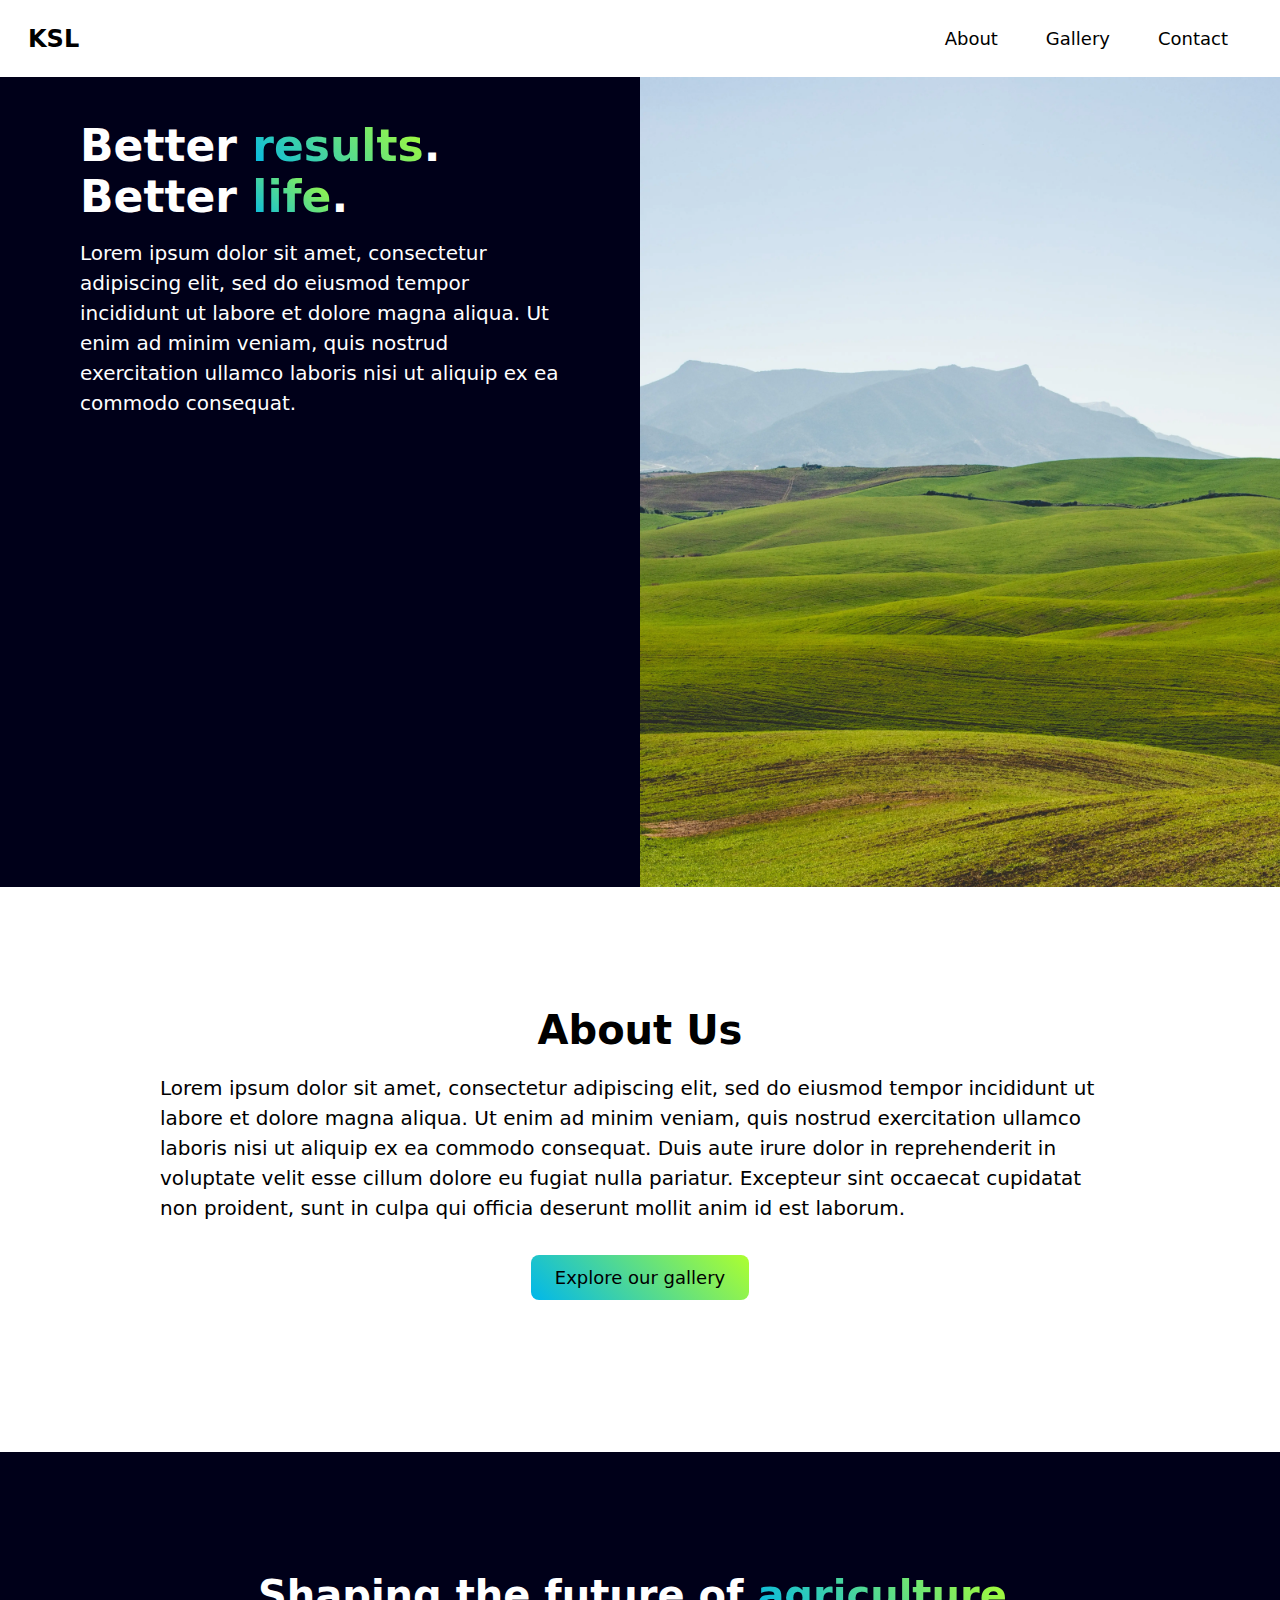
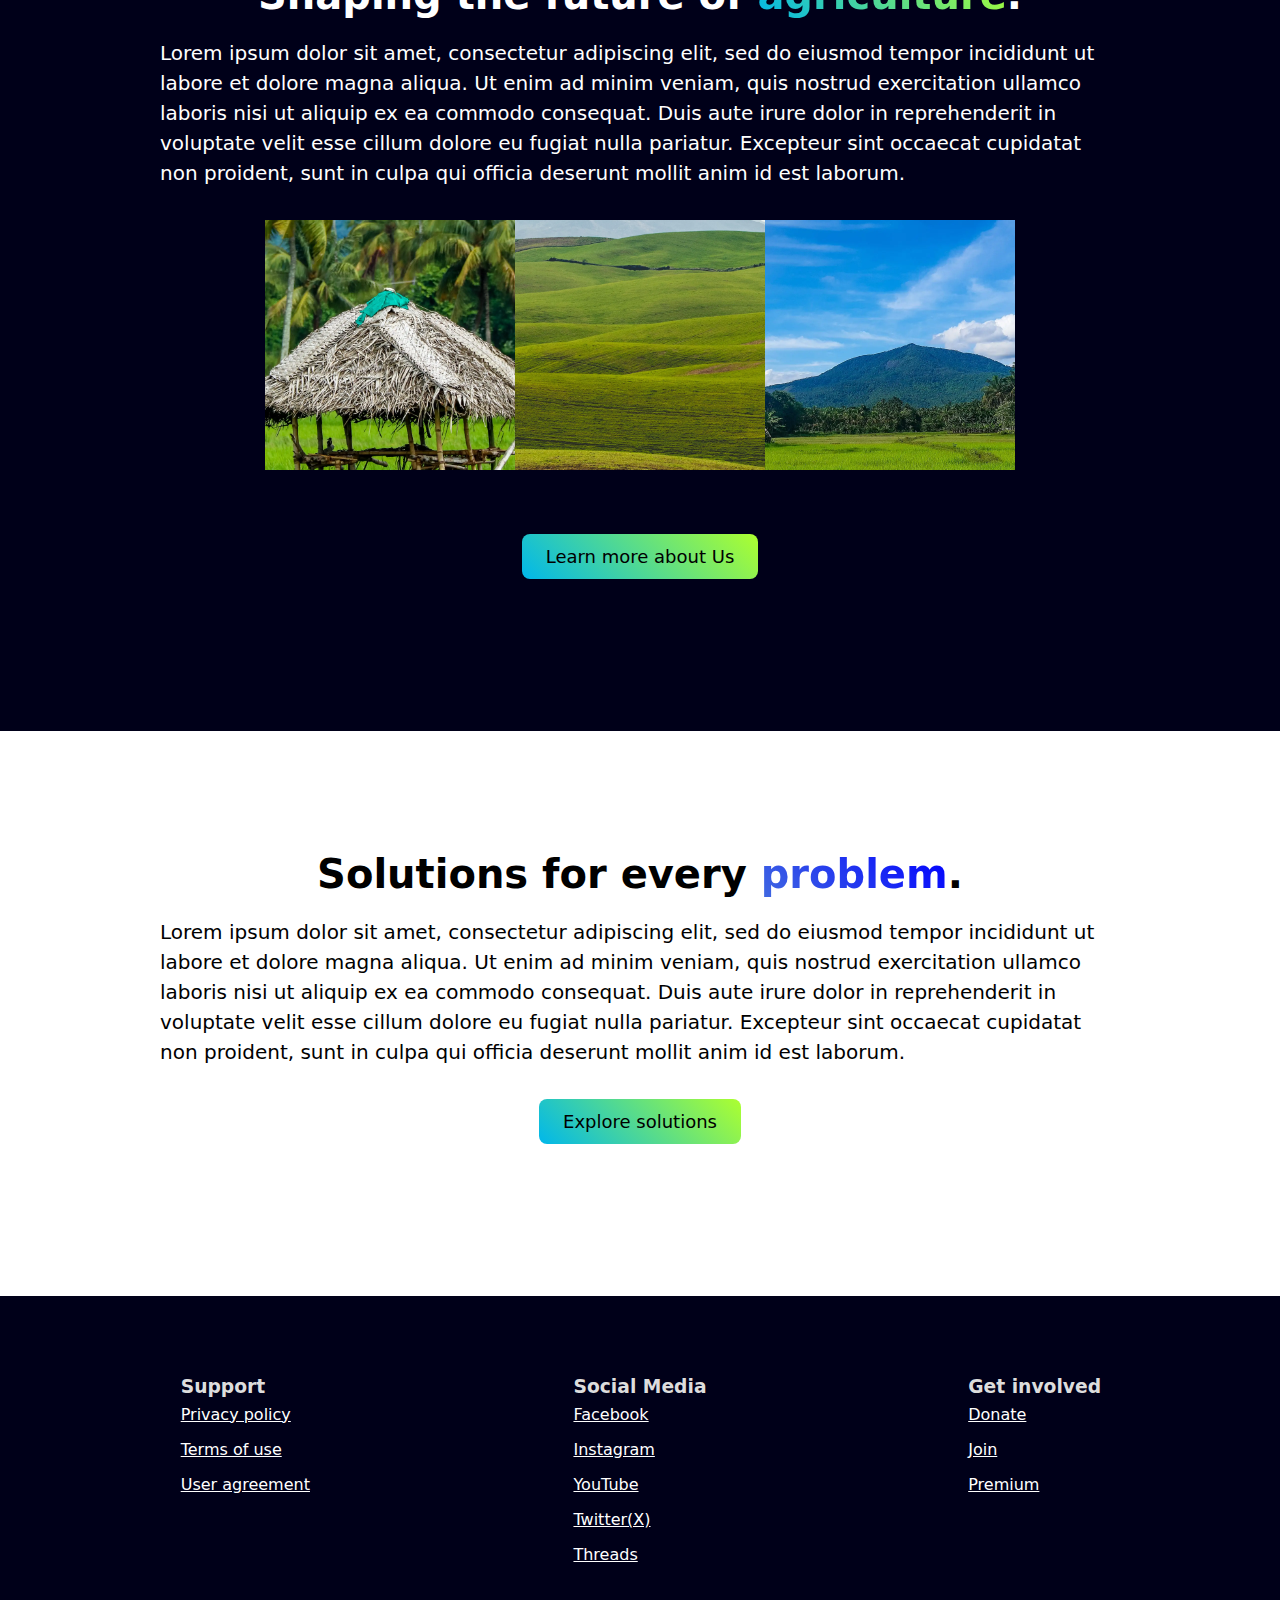
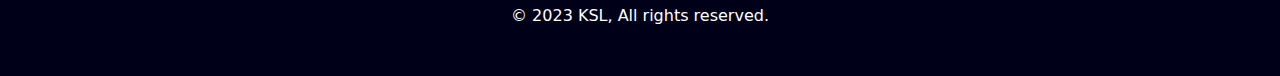
==== index.html @ 11c8d9db "initial commit" ====
<html>
  <head>
    <title>KSL | Official Website</title>
    <link rel="stylesheet" href="style.css" />
  </head>
  <body>
    <div class="hero">
      <div class="hero-grid">
        <article class="hero-text">
          <h1 class="hero-title">
            Better <span class="grd-1">results</span>. <br />Better
            <span class="grd-1">life</span>.
          </h1>
          <p>
            Lorem ipsum dolor sit amet, consectetur adipiscing elit, sed do
            eiusmod tempor incididunt ut labore et dolore magna aliqua. Ut enim
            ad minim veniam, quis nostrud exercitation ullamco laboris nisi ut
            aliquip ex ea commodo consequat.
          </p>
        </article>
        <div class="hero-img">
          <nav class="nav">
            <a href="index.html" class="nav-brand">KSL</a>
            <ul class="nav-links">
              <li><a class="nav-link" href="about.html">About</a></li>
              <li><a class="nav-link" href="gallery.html">Gallery</a></li>
              <li><a class="nav-link" href="contact.html">Contact</a></li>
            </ul>
          </nav>
          <img src="img/1.webp" />
        </div>
      </div>
    </div>
    <section class="sect">
      <h1 class="sect-title">About Us</h1>
      <p class="sect-body">
        Lorem ipsum dolor sit amet, consectetur adipiscing elit, sed do eiusmod
        tempor incididunt ut labore et dolore magna aliqua. Ut enim ad minim
        veniam, quis nostrud exercitation ullamco laboris nisi ut aliquip ex ea
        commodo consequat. Duis aute irure dolor in reprehenderit in voluptate
        velit esse cillum dolore eu fugiat nulla pariatur. Excepteur sint
        occaecat cupidatat non proident, sunt in culpa qui officia deserunt
        mollit anim id est laborum.
      </p>
      <div class="btn-wrapper">
        <a class="btn" href="about.html">Explore our gallery</a>
      </div>
    </section>
    <section class="sect sect-dark">
      <h1 class="sect-title">
        Shaping the future of <span class="grd-1">agriculture</span>.
      </h1>
      <p class="sect-body">
        Lorem ipsum dolor sit amet, consectetur adipiscing elit, sed do eiusmod
        tempor incididunt ut labore et dolore magna aliqua. Ut enim ad minim
        veniam, quis nostrud exercitation ullamco laboris nisi ut aliquip ex ea
        commodo consequat. Duis aute irure dolor in reprehenderit in voluptate
        velit esse cillum dolore eu fugiat nulla pariatur. Excepteur sint
        occaecat cupidatat non proident, sunt in culpa qui officia deserunt
        mollit anim id est laborum.
      </p>
      <div class="img-flex">
        <div class="img-item">
          <img src="img/4.webp" />
        </div>
        <div class="img-item">
          <img src="img/1.webp" />
        </div>
        <div class="img-item">
          <img src="img/3.webp" />
        </div>
      </div>
      <div class="btn-wrapper">
        <a class="btn" href="about.html">Learn more about Us</a>
      </div>
    </section>
    <section class="sect">
      <h1 class="sect-title">
        Solutions for every <span class="grd-2">problem</span>.
      </h1>
      <p class="sect-body">
        Lorem ipsum dolor sit amet, consectetur adipiscing elit, sed do eiusmod
        tempor incididunt ut labore et dolore magna aliqua. Ut enim ad minim
        veniam, quis nostrud exercitation ullamco laboris nisi ut aliquip ex ea
        commodo consequat. Duis aute irure dolor in reprehenderit in voluptate
        velit esse cillum dolore eu fugiat nulla pariatur. Excepteur sint
        occaecat cupidatat non proident, sunt in culpa qui officia deserunt
        mollit anim id est laborum.
      </p>
      <div class="btn-wrapper">
        <a class="btn" href="about.html">Explore solutions</a>
      </div>
    </section>
    <footer>
      <nav class="footer-grid">
        <article>
          <h3>Support</h3>
          <ul class="foot-links">
            <li><a class="foot-link" href="#">Privacy policy</a></li>
            <li><a class="foot-link" href="#">Terms of use</a></li>
            <li><a class="foot-link" href="#">User agreement</a></li>
          </ul>
        </article>
        <article>
          <h3>Social Media</h3>
          <ul class="foot-links">
            <li><a class="foot-link" href="#">Facebook</a></li>
            <li><a class="foot-link" href="#">Instagram</a></li>
            <li><a class="foot-link" href="#">YouTube</a></li>
            <li><a class="foot-link" href="#">Twitter(X)</a></li>
            <li><a class="foot-link" href="#">Threads</a></li>
          </ul>
        </article>
        <article>
          <h3>Get involved</h3>
          <ul class="foot-links">
            <li><a class="foot-link" href="#">Donate</a></li>
            <li><a class="foot-link" href="#">Join</a></li>
            <li><a class="foot-link" href="#">Premium</a></li>
          </ul>
        </article>
      </nav>
      <p class="foot-main">&copy; 2023 KSL, All rights reserved.</p>
    </footer>
  </body>
</html>
---- style.css ----
* {
  font-family: system-ui, sans-serif;
  margin: 0;
  padding: 0;
  box-sizing: border-box;
}

p {
  line-height: 1.5;
  font-size: 1.25rem;
}

.hero {
  max-height: 98.5vh;
  overflow: hidden;
  position: relative;
}

.hero-grid {
  display: grid;
  grid-template-columns: 1fr 1fr;
}

.hero-grid article {
  padding: 7.5rem 5rem;
  background: rgb(0, 0, 25);
  color: white;
}

.grd-1 {
  color: transparent;
  -webkit-background-clip: text;
  background-clip: text;
  background-image: linear-gradient(45deg, rgb(0, 183, 235), greenyellow);
}
.grd-2 {
  color: transparent;
  -webkit-background-clip: text;
  background-clip: text;
  background-image: linear-gradient(45deg, royalblue, blue);
}

.hero-img {
  overflow: hidden;
}

.nav {
  display: flex;
  padding: 1rem 1.75rem;
  justify-content: space-between;
  align-items: center;
  background: white;
  z-index: 99;
  list-style: none;
  position: fixed;
  width: 100%;
  left: 0;
  top: 0;
}

.nav-brand {
  text-decoration: none;
  color: black;
  font-weight: bolder;
  font-size: 1.5rem;
}

.nav-links {
  display: flex;
  list-style: none;
}

.nav-link {
  text-decoration: none;
  color: black;
  padding: 0.75rem 1.5rem;
  border-radius: 3rem;
  font-weight: 500;
  font-size: 1.125rem;
  display: block;
}

.nav-link:hover {
  color: white;
  text-decoration: underline;
  background: black;
}

.hero-title {
  font-size: 2.75rem;
  margin-bottom: 1rem;
}

.hero-img img {
  max-width: 50rem;
}

.hero-grid article p {
  font-weight: 300;
}

.sect {
  padding: 7.5rem 10rem;
}

.sect-dark {
  color: white;
  background: rgb(0, 0, 25);
}

.sect-title {
  text-align: center;
  font-size: 2.5rem;
  margin-bottom: 1.25rem;
}

.sect-body {
  font-size: 1.25rem;
}

.btn-wrapper {
  display: flex;
  justify-content: center;
  align-items: center;
  padding: 2rem;
}

.btn {
  padding: 0.75rem 1.5rem;
  border-radius: 0.5rem;
  border: none;
  color: black;
  font-weight: 500;
  font-size: 1.125rem;
  background: linear-gradient(45deg, rgb(0, 183, 235), greenyellow);
  text-decoration: none;
  display: block;
  cursor: pointer;
}

.btn:hover {
  text-decoration: underline;
  opacity: 0.8;
}

.img-flex {
  display: flex;
  justify-content: center;
  align-items: center;
  padding: 2rem 0;
}

.img-item {
  height: 250px;
  max-width: 250px;
  overflow: hidden;
  display: flex;
  justify-content: center;
  align-items: center;
}

.img-item img {
  transition: 300ms ease;
  max-width: 40rem;
}

.img-item:hover img {
  scale: 1.125;
}

footer {
  background: rgb(0, 0, 25);
  padding: 3rem;
}

.footer-grid {
  display: grid;
  color: #ddd;
  grid-template-columns: 1fr 1fr 1fr;
  justify-items: center;
  padding: 2rem 0;
}

.foot-links {
  list-style: none;
}

.foot-link {
  text-decoration: underline;
  color: white;
  display: inline-block;
  margin: 0.5rem 0;
}

.foot-link:hover {
  opacity: 0.75;
  text-decoration: none;
}

.foot-main {
  color: white;
  font-size: 1rem;
  text-align: center;
}

details {
  padding: 0.5rem 1rem;
  background: #ddd;
  margin: 1rem 0;
  font-size: 1.125rem;
  color: rgb(0, 0, 25);
  border-radius: 0.25rem;
}

summary {
  cursor: pointer;
  user-select: none;
  font-weight: 600;
  margin: 0.5rem 0;
}

.about-flex {
  padding: 2rem;
  gap: 2rem;
  display: flex;
  justify-content: center;
}

.about-flex article {
  border-radius: 0.25rem;
  background: rgb(0, 0, 25);
  color: white;
  padding: 1.5rem;
  max-width: 325px;
}

.about-flex article:hover {
  background: rgb(0, 0, 45);
}

.flex-grp {
  display: flex;
  justify-content: center;
  align-items: stretch;
  padding: 2rem 0;
}

.flex-item {
  width: 325px;
  color: white;
  padding: 1.5rem;
  transition: 500ms ease;
  background: rgb(0, 0, 45);
}

.flex-item:hover {
  width: 350px;
  background: rgb(0, 0, 25);
}

.contact {
  display: grid;
  grid-template-columns: 1fr 1fr 1fr;
  justify-items: center;
  margin: 4rem 0;
}

.contact article h1 {
  font-size: 2.5rem;
  font-weight: 300;
  margin-bottom: 0.75rem;
  color: rgb(0, 0, 45);
}

input,
textarea {
  font-size: 1.125rem;
  padding: 0.75rem 1rem;
  display: block;
  margin: 1rem 0;
  width: 30rem;
}

textarea {
  height: 15rem;
}

.gallery {
  display: grid;
  grid-template-columns: 2fr 2fr 3fr;
  grid-template-rows: 300px 350px 300px;
  gap: 1rem;
  padding: 2rem 0;
}

.glr-item {
  overflow: hidden;
  border-radius: 0.5rem;
}
.glr-item img {
  max-width: 40rem;
  transition: 300ms ease;
}

.glr-item:hover img {
  scale: 1.125;
}
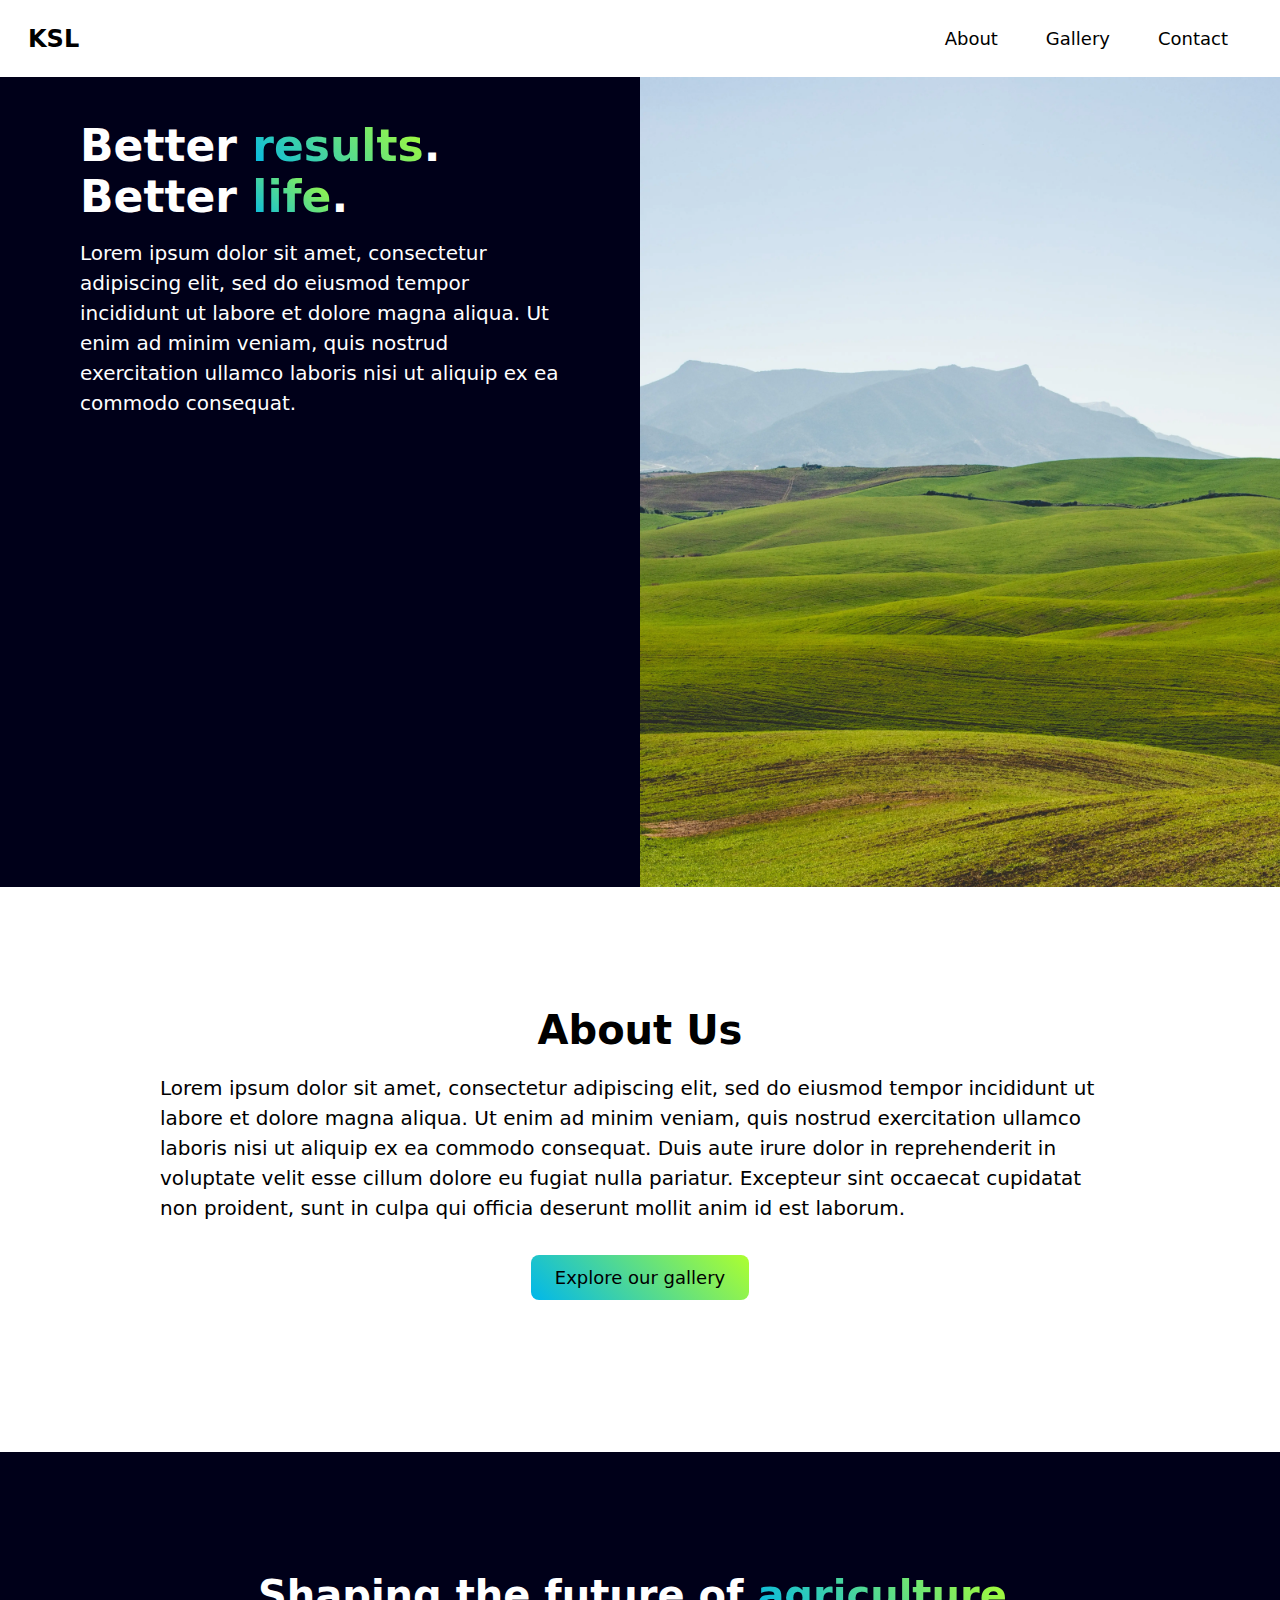
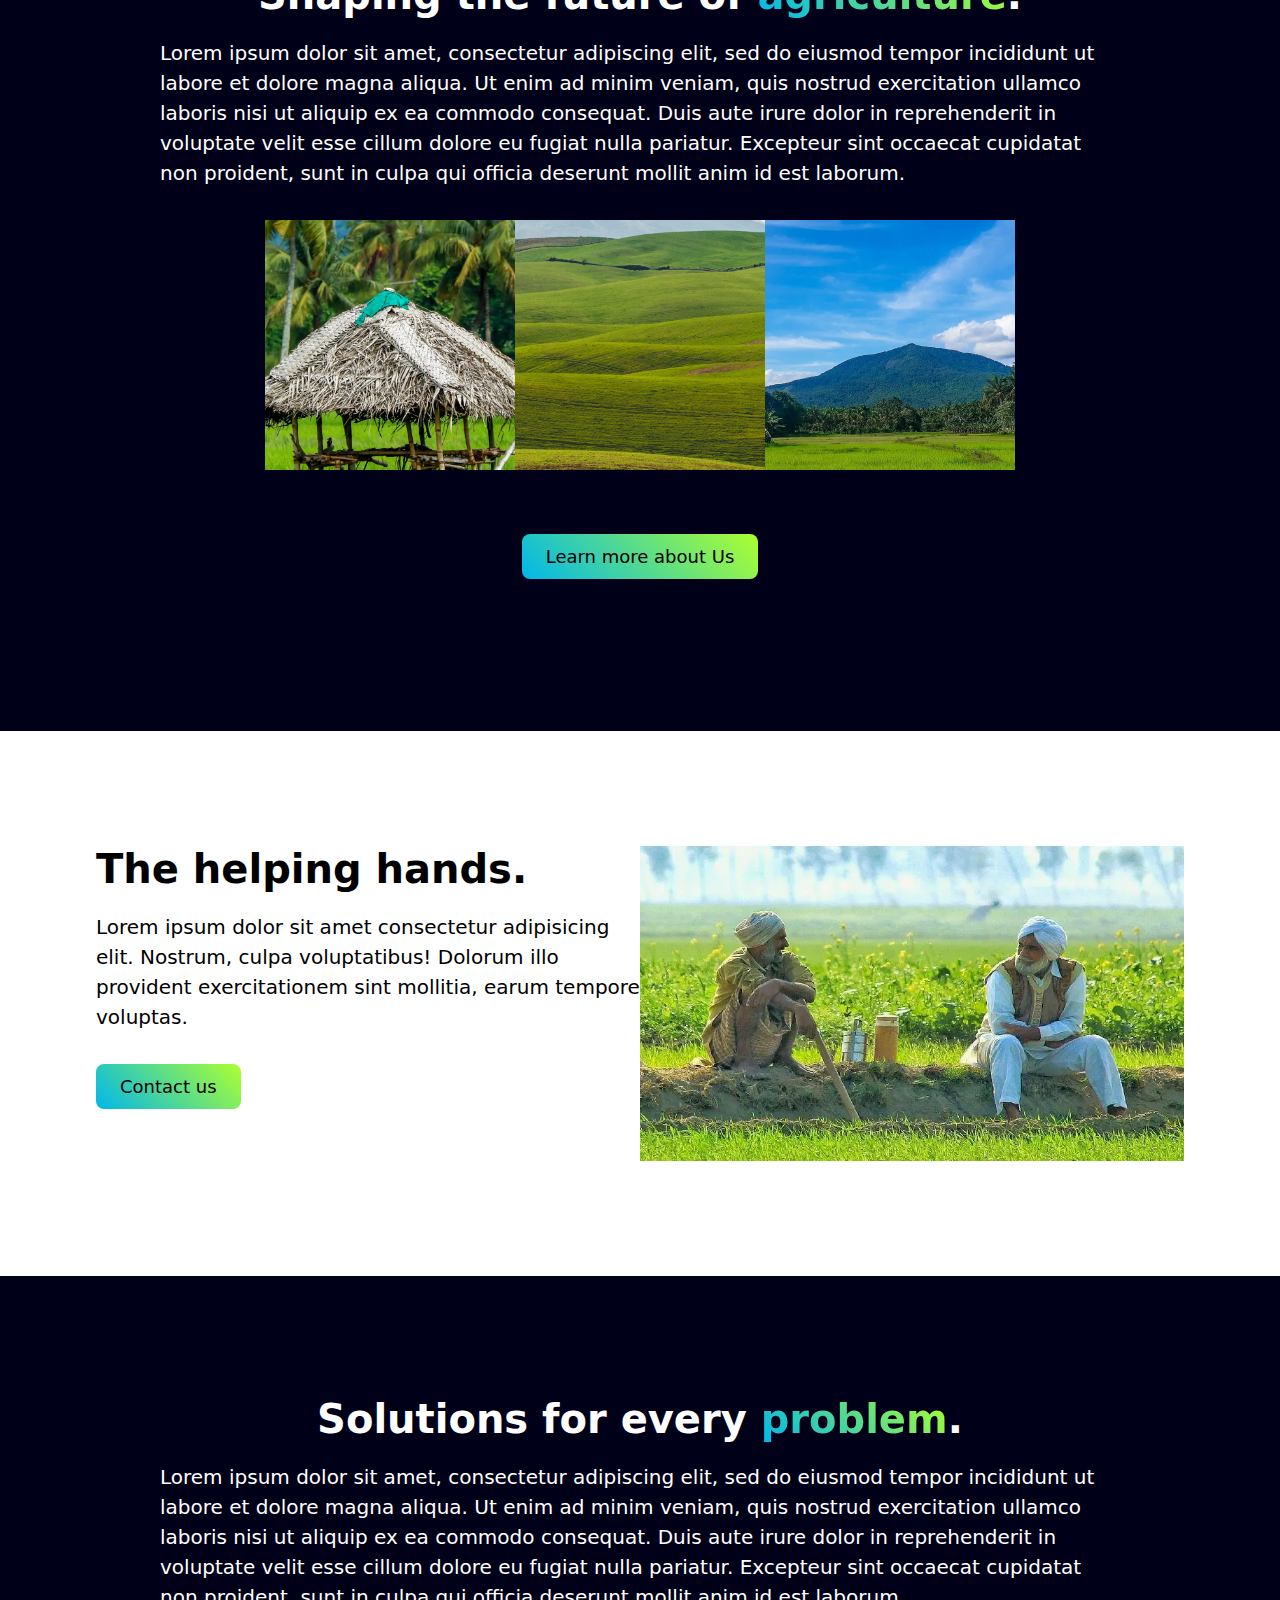
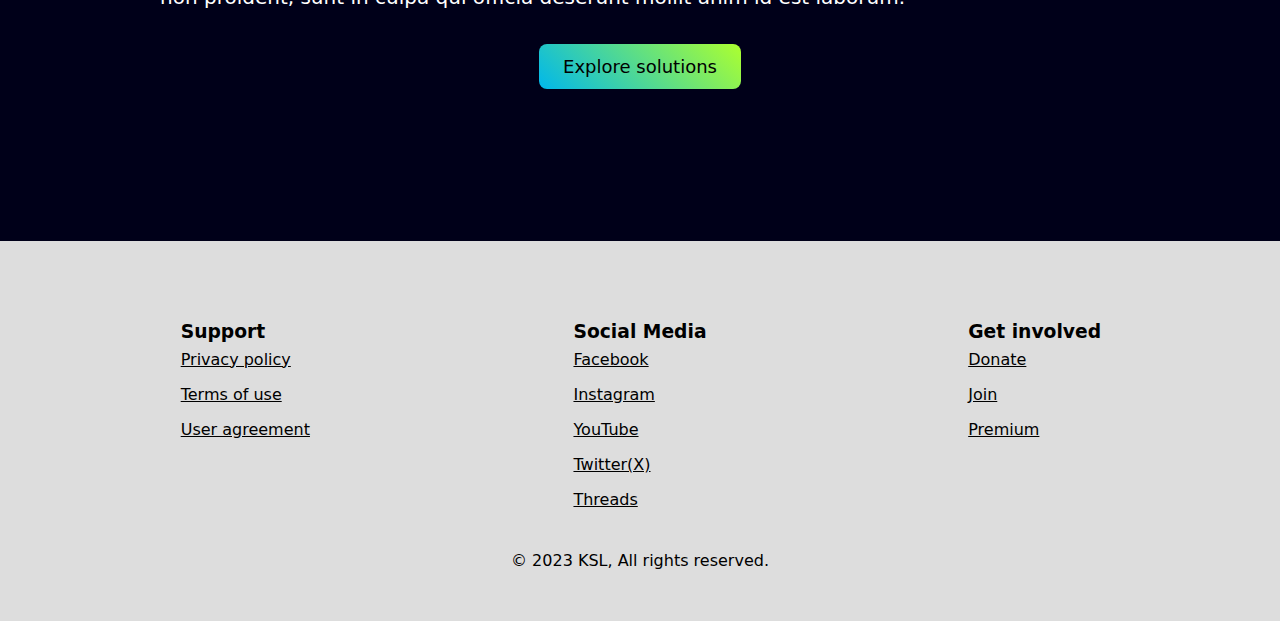
==== commit 2b2cd500: "added an extra section to homepage" ====
--- a/index.html
+++ b/index.html
@@ -74,9 +74,29 @@
         <a class="btn" href="about.html">Learn more about Us</a>
       </div>
     </section>
-    <section class="sect">
+    <!-- grid -->
+    <sec class="sect">
+      <div class="sect-cols">
+        <article>
+          <h1 class="sect-title">The helping hands.</h1>
+          <p class="sect-body">
+            Lorem ipsum dolor sit amet consectetur adipisicing elit. Nostrum,
+            culpa voluptatibus! Dolorum illo provident exercitationem sint
+            mollitia, earum tempore voluptas.
+          </p>
+          <div
+            class="btn-wrapper"
+            style="justify-content: start; padding-left: 0"
+          >
+            <a href="contact.html" class="btn">Contact us</a>
+          </div>
+        </article>
+        <picture><img src="img/7.webp" alt="" /></picture>
+      </div>
+    </sec>
+    <section class="sect sect-dark">
       <h1 class="sect-title">
-        Solutions for every <span class="grd-2">problem</span>.
+        Solutions for every <span class="grd-1">problem</span>.
       </h1>
       <p class="sect-body">
         Lorem ipsum dolor sit amet, consectetur adipiscing elit, sed do eiusmod
--- a/style.css
+++ b/style.css
@@ -83,6 +83,7 @@
 .nav-link:hover {
   color: white;
   text-decoration: underline;
+  text-decoration-thickness: 2px;
   background: black;
 }
 
@@ -140,6 +141,7 @@
 
 .btn:hover {
   text-decoration: underline;
+  text-decoration-thickness: 2px;
   opacity: 0.8;
 }
 
@@ -169,13 +171,13 @@
 }
 
 footer {
-  background: rgb(0, 0, 25);
+  background: #ddd;
   padding: 3rem;
 }
 
 .footer-grid {
   display: grid;
-  color: #ddd;
+  color: black;
   grid-template-columns: 1fr 1fr 1fr;
   justify-items: center;
   padding: 2rem 0;
@@ -187,7 +189,7 @@
 
 .foot-link {
   text-decoration: underline;
-  color: white;
+  color: black;
   display: inline-block;
   margin: 0.5rem 0;
 }
@@ -198,7 +200,7 @@
 }
 
 .foot-main {
-  color: white;
+  color: black;
   font-size: 1rem;
   text-align: center;
 }
@@ -305,3 +307,26 @@
 .glr-item:hover img {
   scale: 1.125;
 }
+
+.sect-cols {
+  padding: 6rem;
+  display: grid;
+  grid-template-columns: repeat(2, 1fr);
+}
+
+.sect-cols article * {
+  text-align: left;
+}
+
+.sect-cols picture {
+  display: flex;
+  max-width: auto;
+  justify-content: center;
+  align-items: center;
+  overflow: hidden;
+}
+
+.sect-cols picture img {
+  border-radius: 0.5rem;
+  max-width: 35rem;
+}
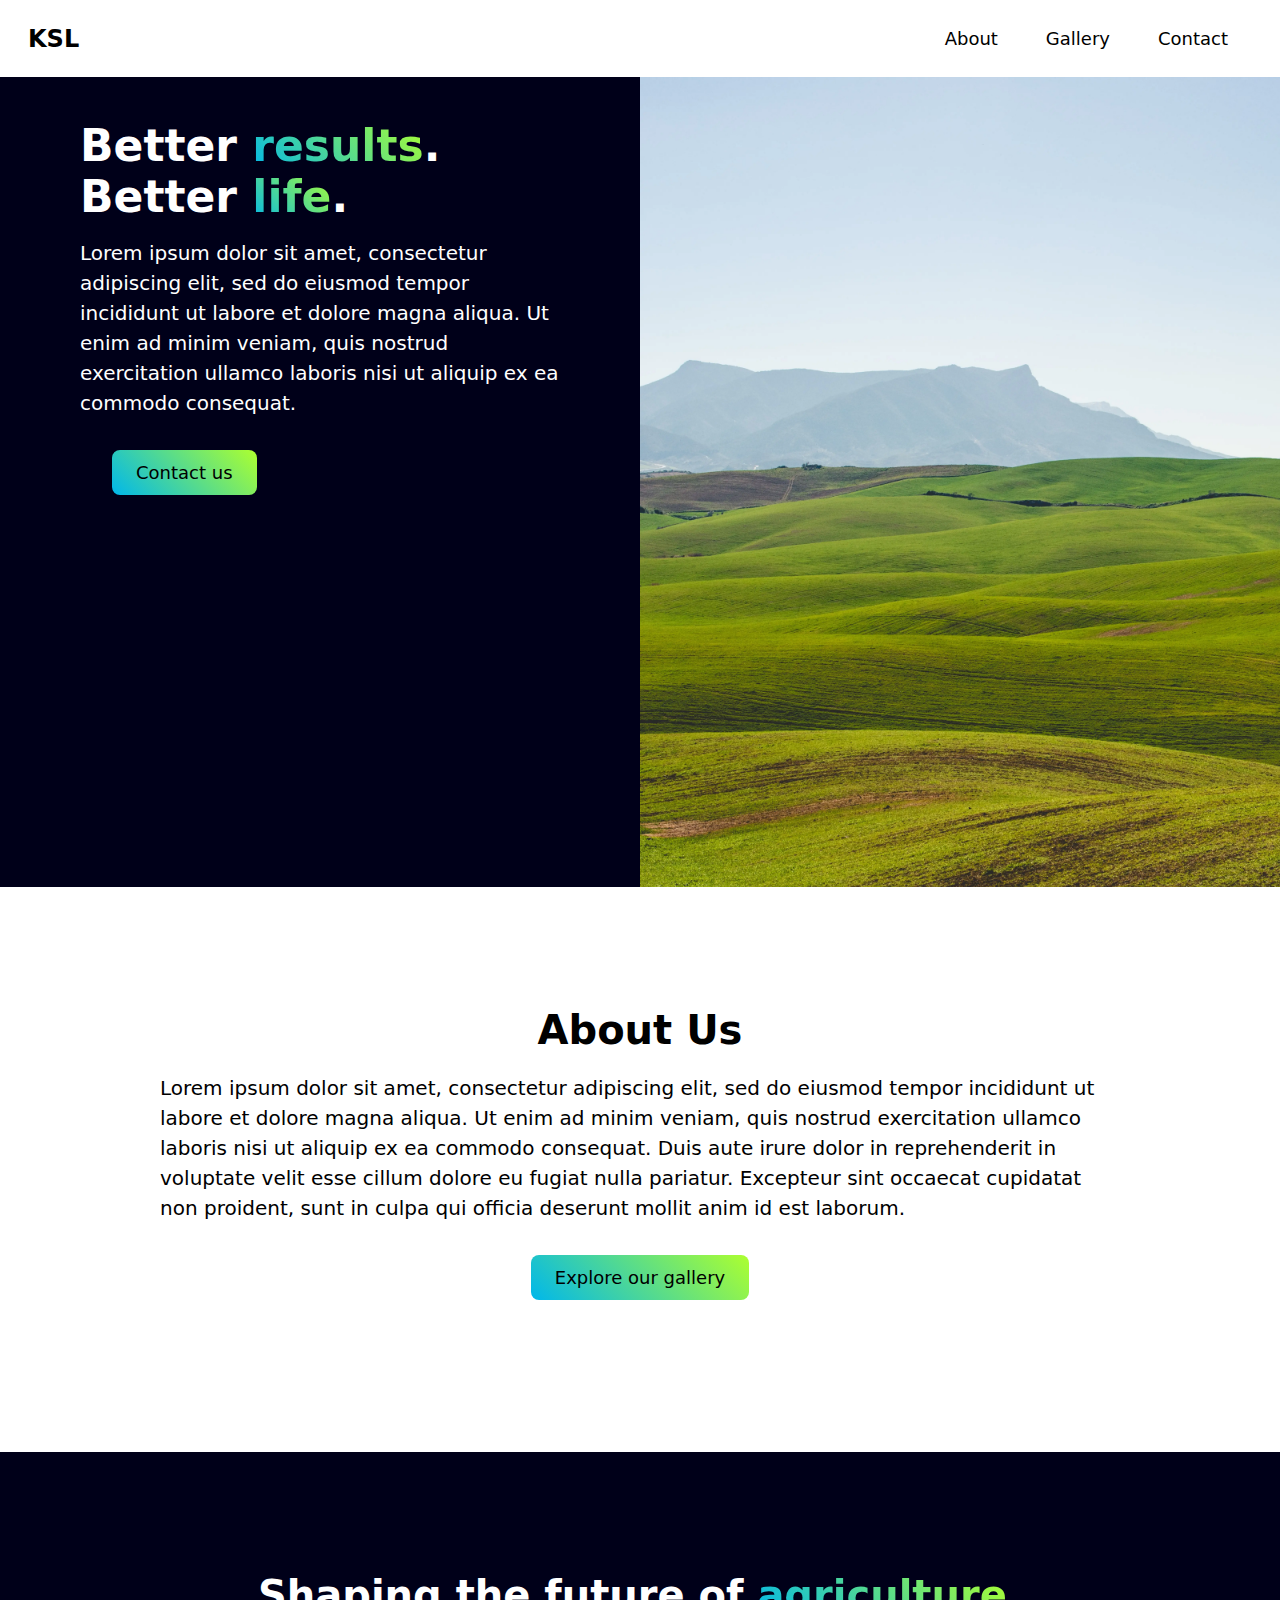
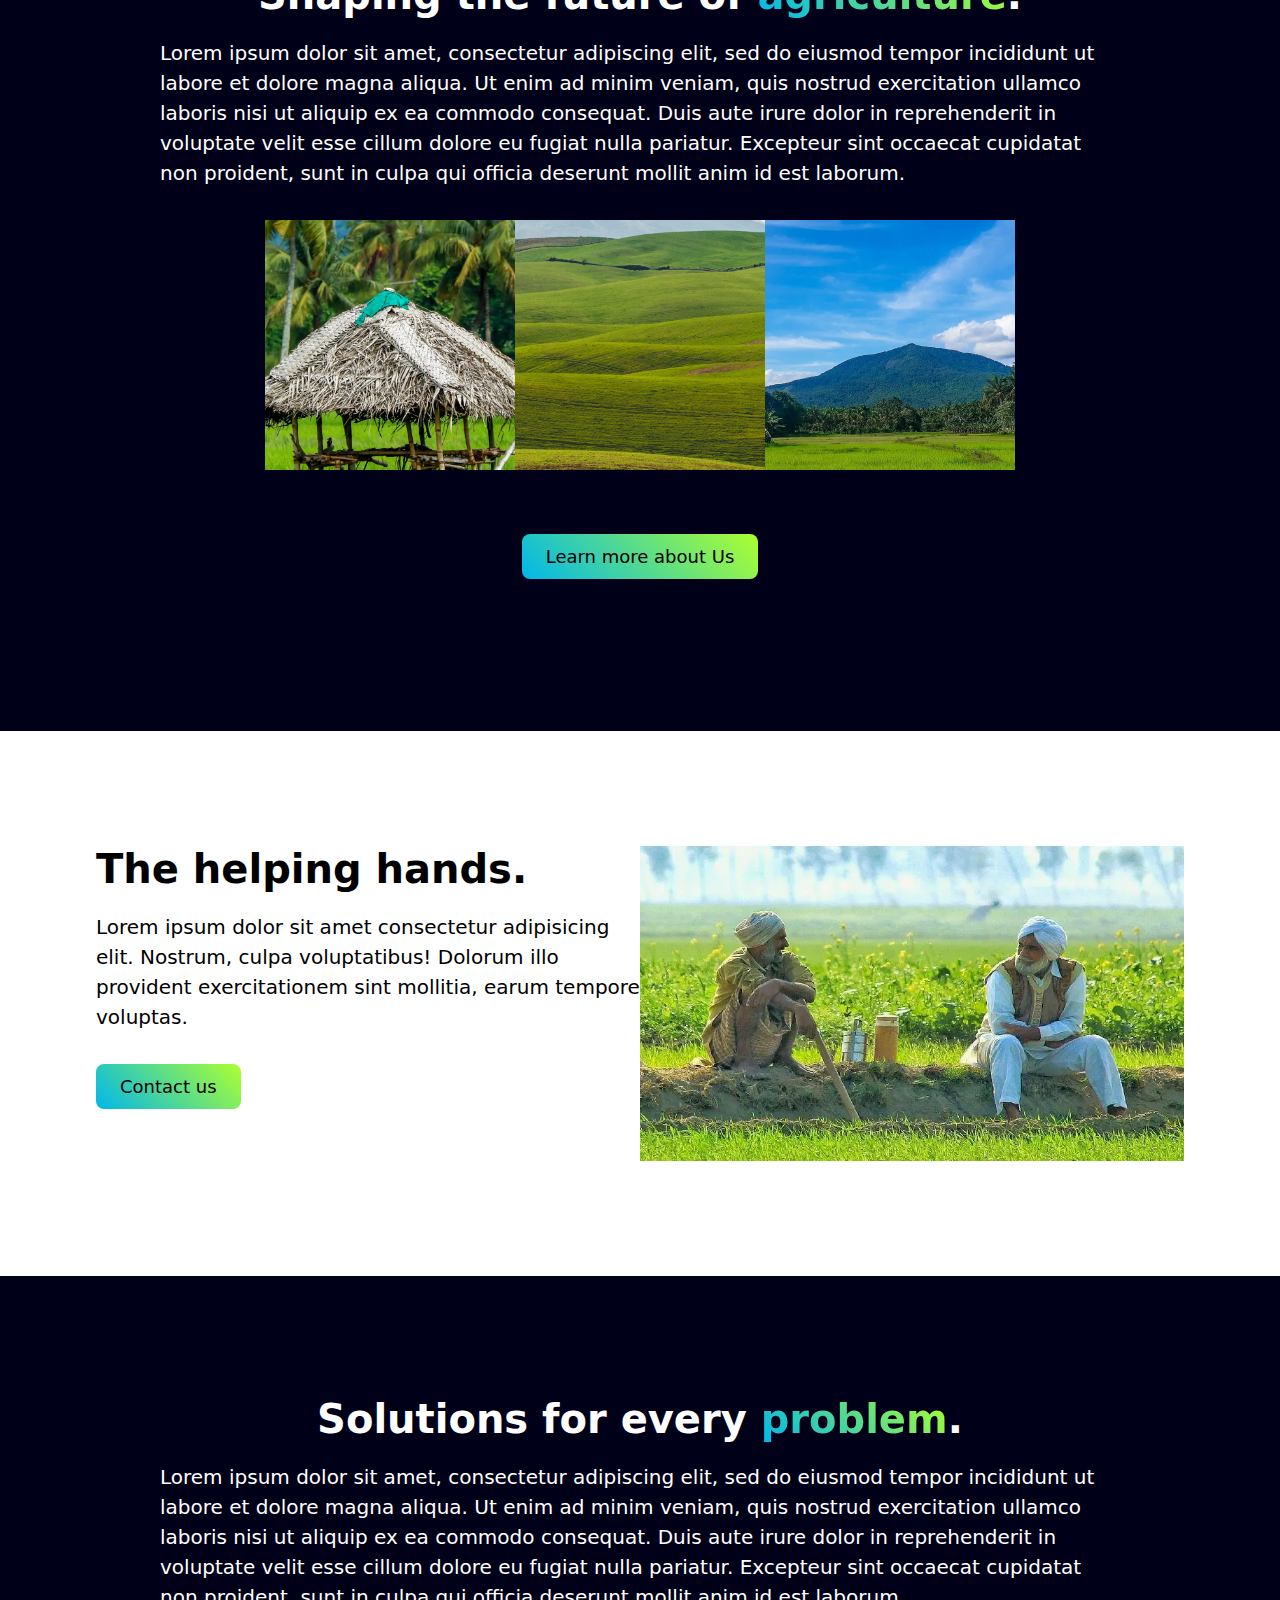
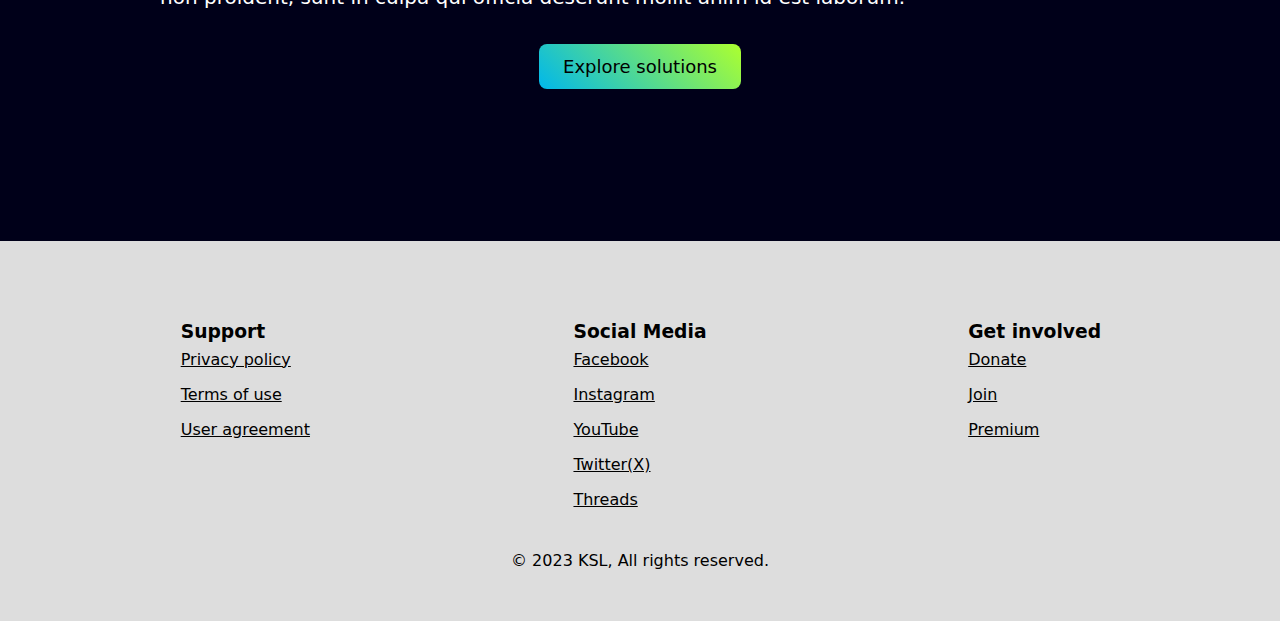
==== commit 96ffdd6c: "added button to hero of homepage" ====
--- a/index.html
+++ b/index.html
@@ -17,6 +17,9 @@
             ad minim veniam, quis nostrud exercitation ullamco laboris nisi ut
             aliquip ex ea commodo consequat.
           </p>
+          <div class="btn-wrapper" style="justify-content: start">
+            <a href="contact.html" class="btn">Contact us</a>
+          </div>
         </article>
         <div class="hero-img">
           <nav class="nav">
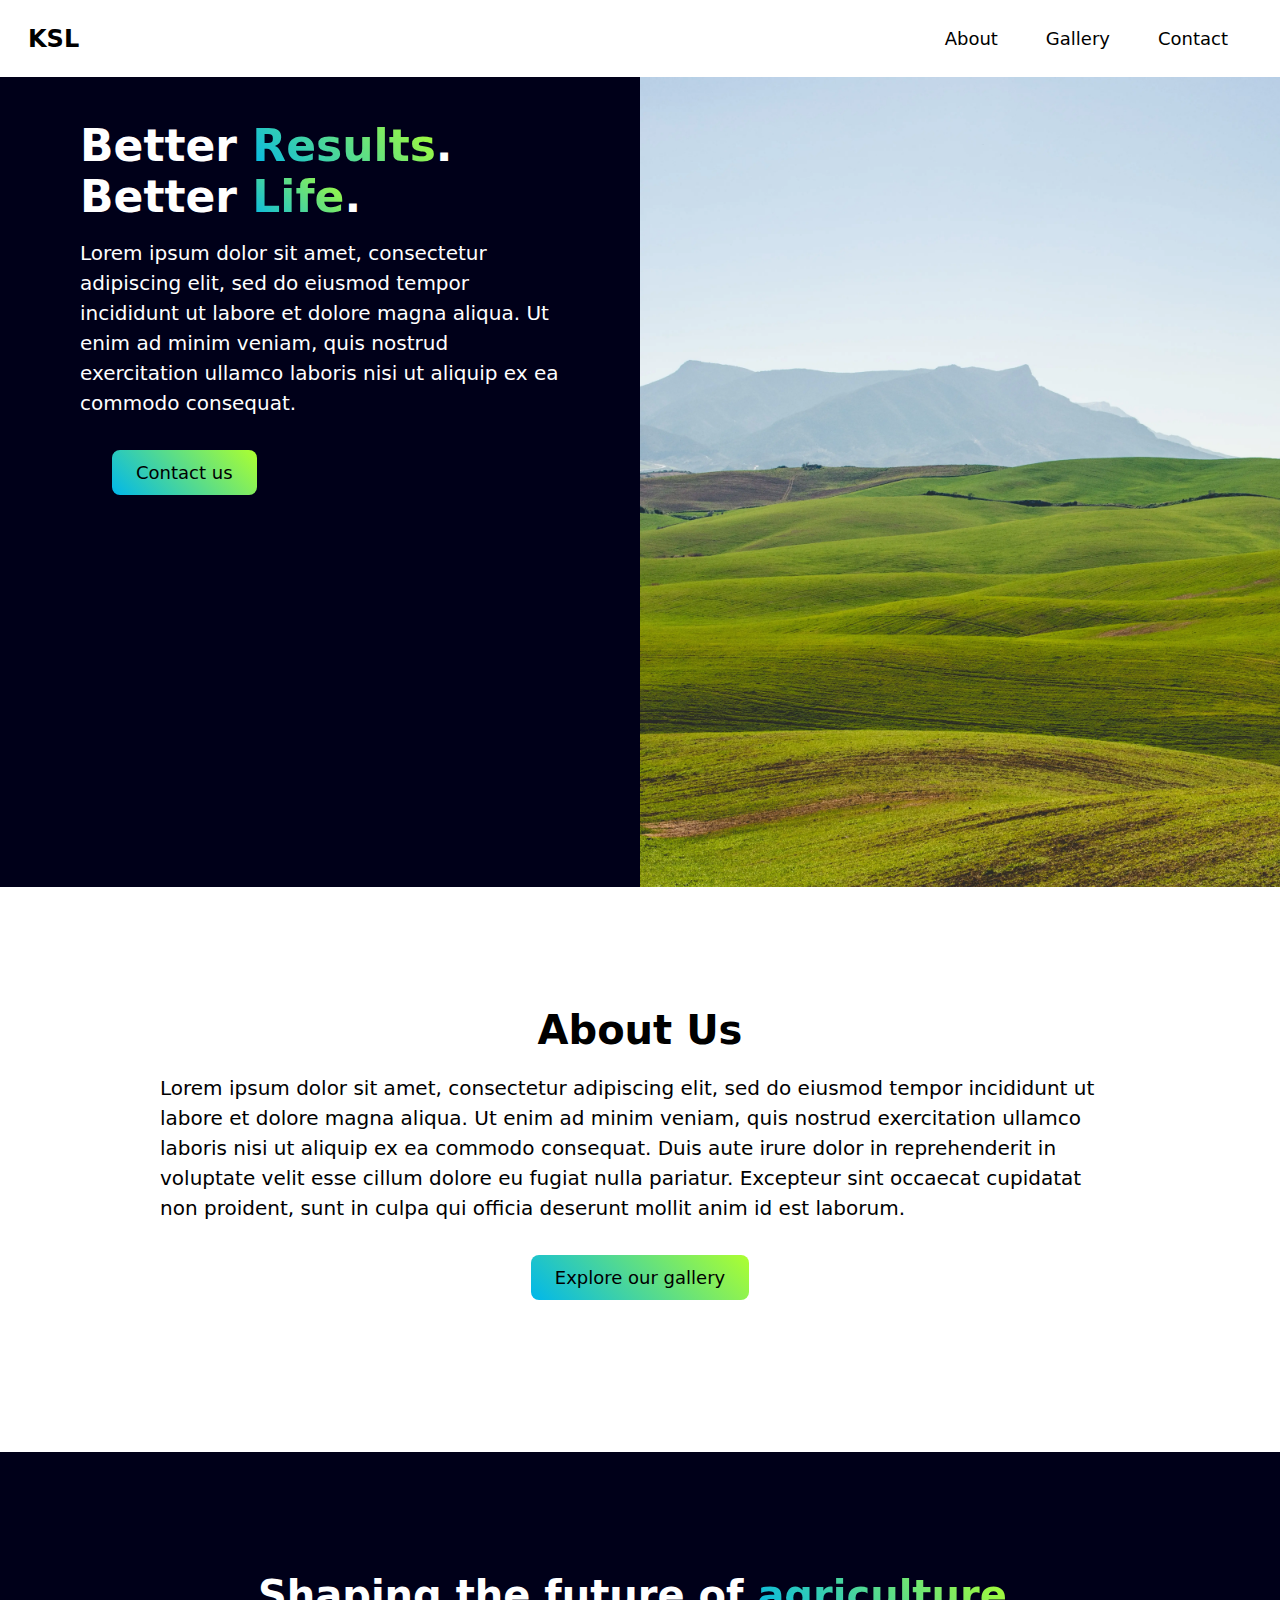
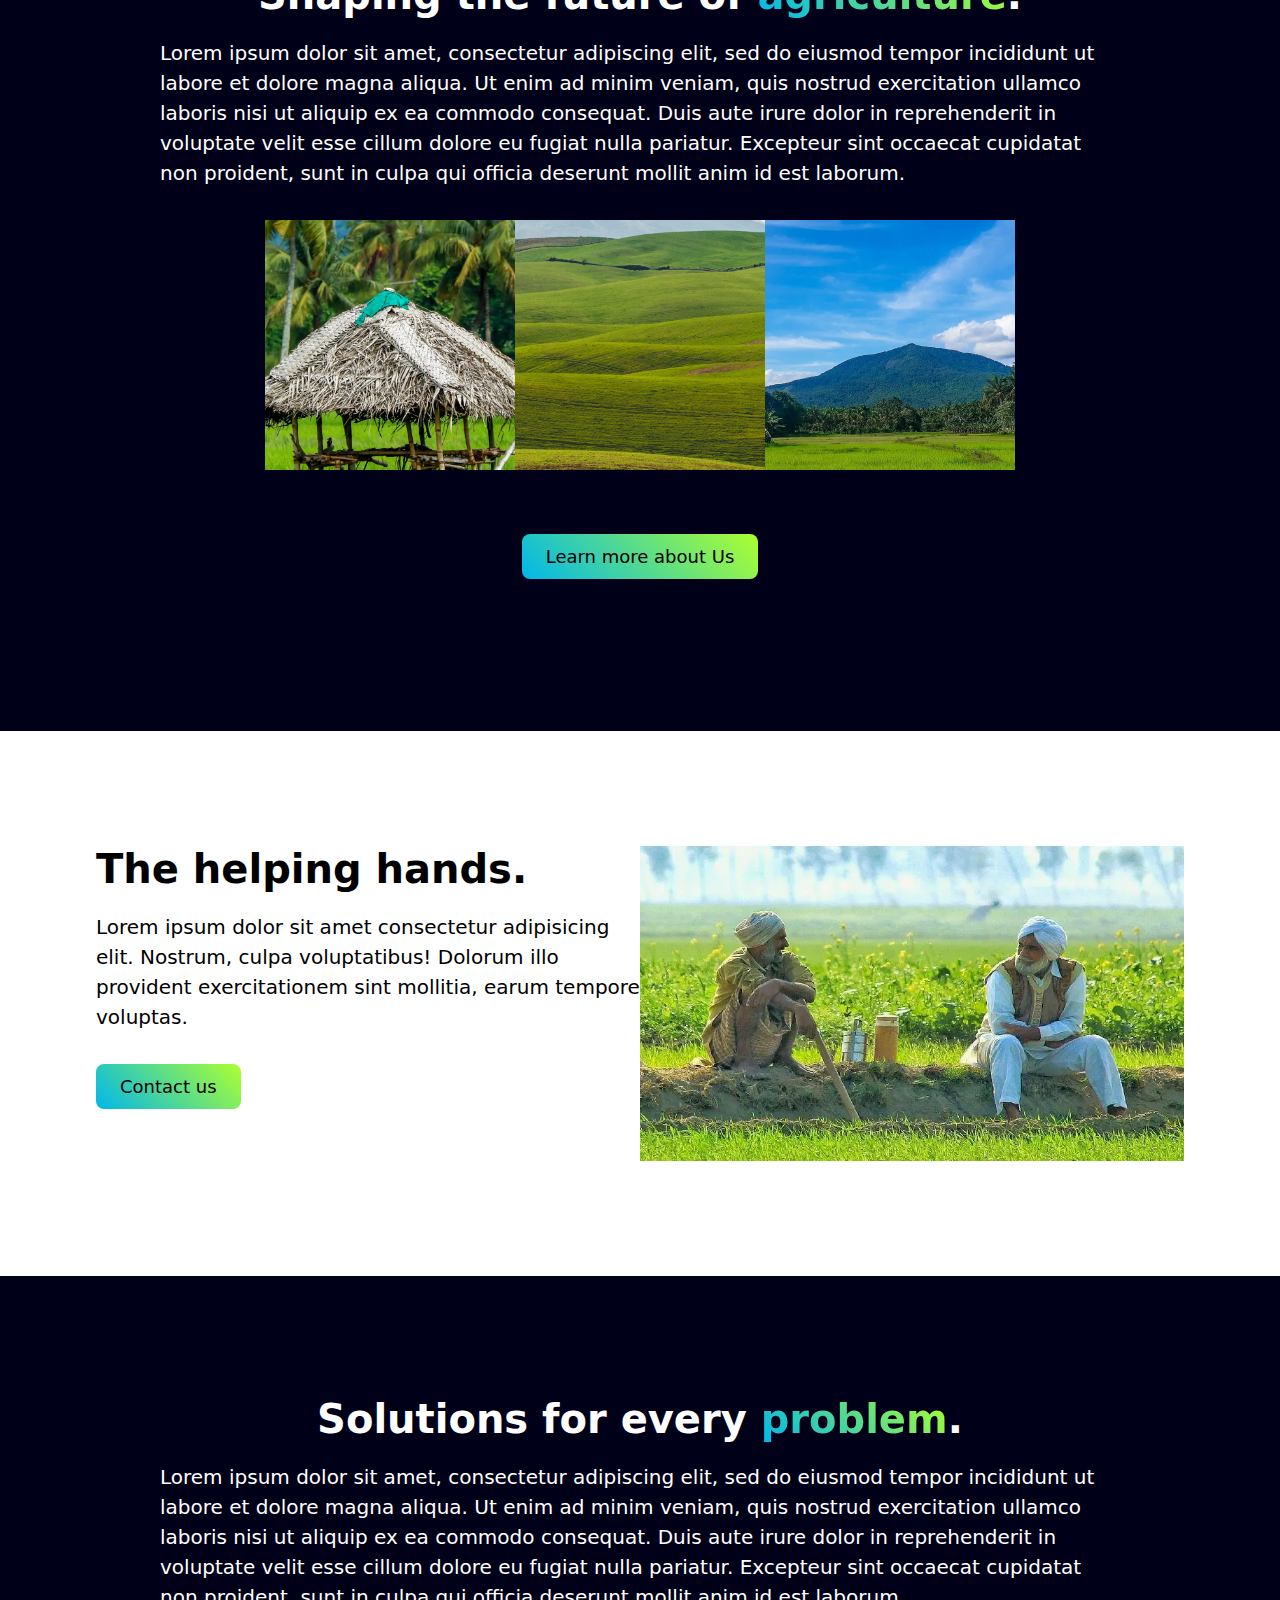
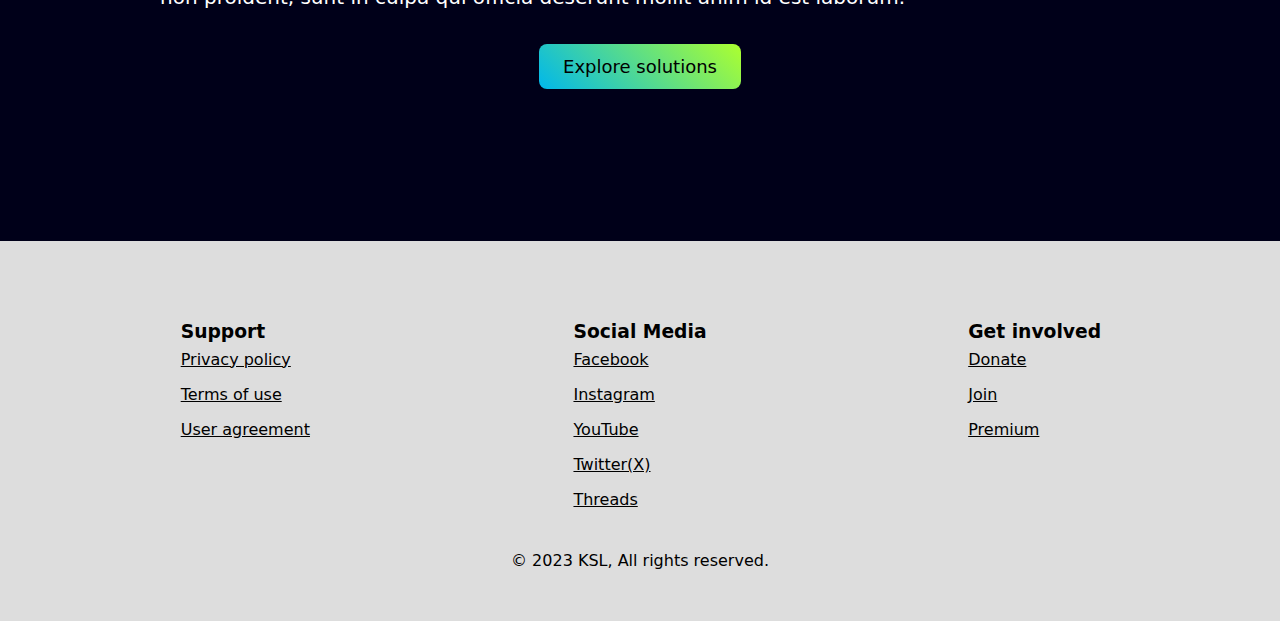
==== commit 94631815: "added DOCTYPE to all pages" ====
--- a/index.html
+++ b/index.html
@@ -1,4 +1,5 @@
-<html>
+<!DOCTYPE html>
+<html lang="en">
   <head>
     <title>KSL | Official Website</title>
     <link rel="stylesheet" href="style.css" />
--- a/style.css
+++ b/style.css
@@ -90,6 +90,7 @@
 .hero-title {
   font-size: 2.75rem;
   margin-bottom: 1rem;
+  text-transform: capitalize;
 }
 
 .hero-img img {
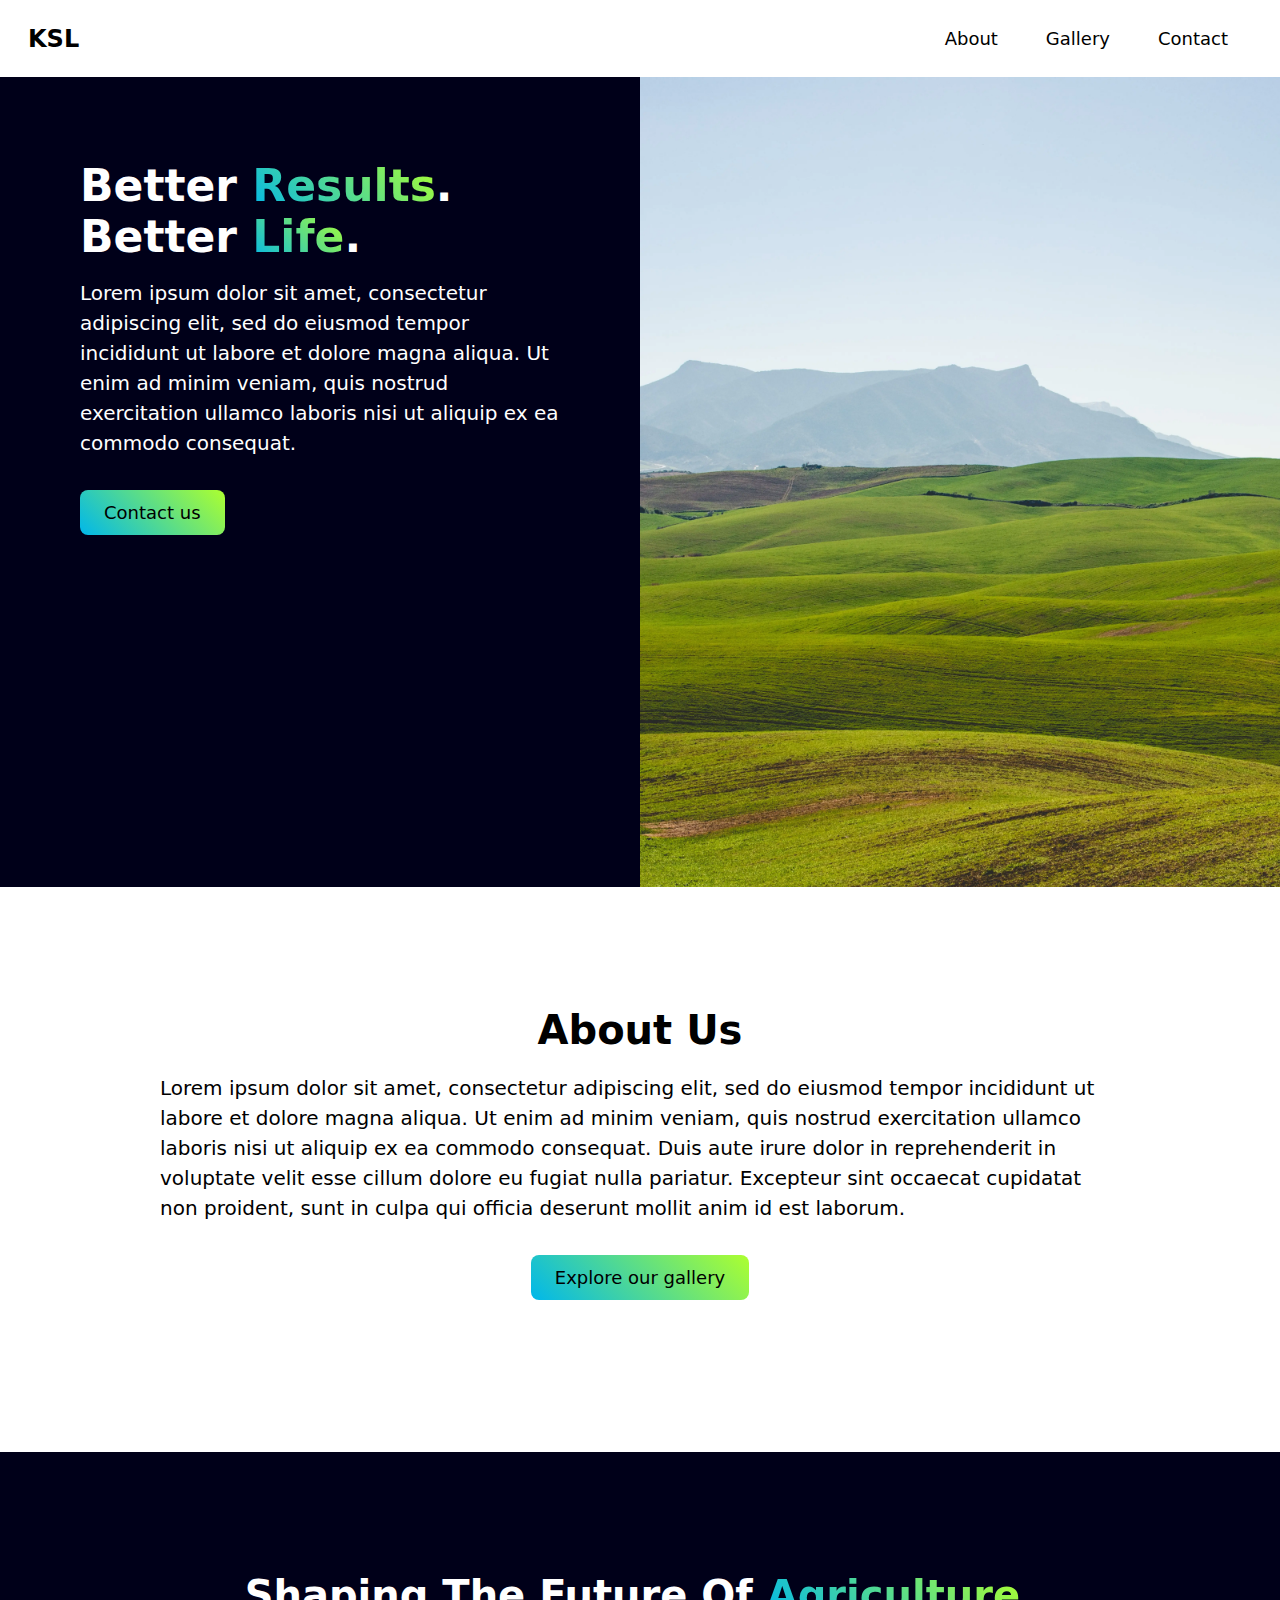
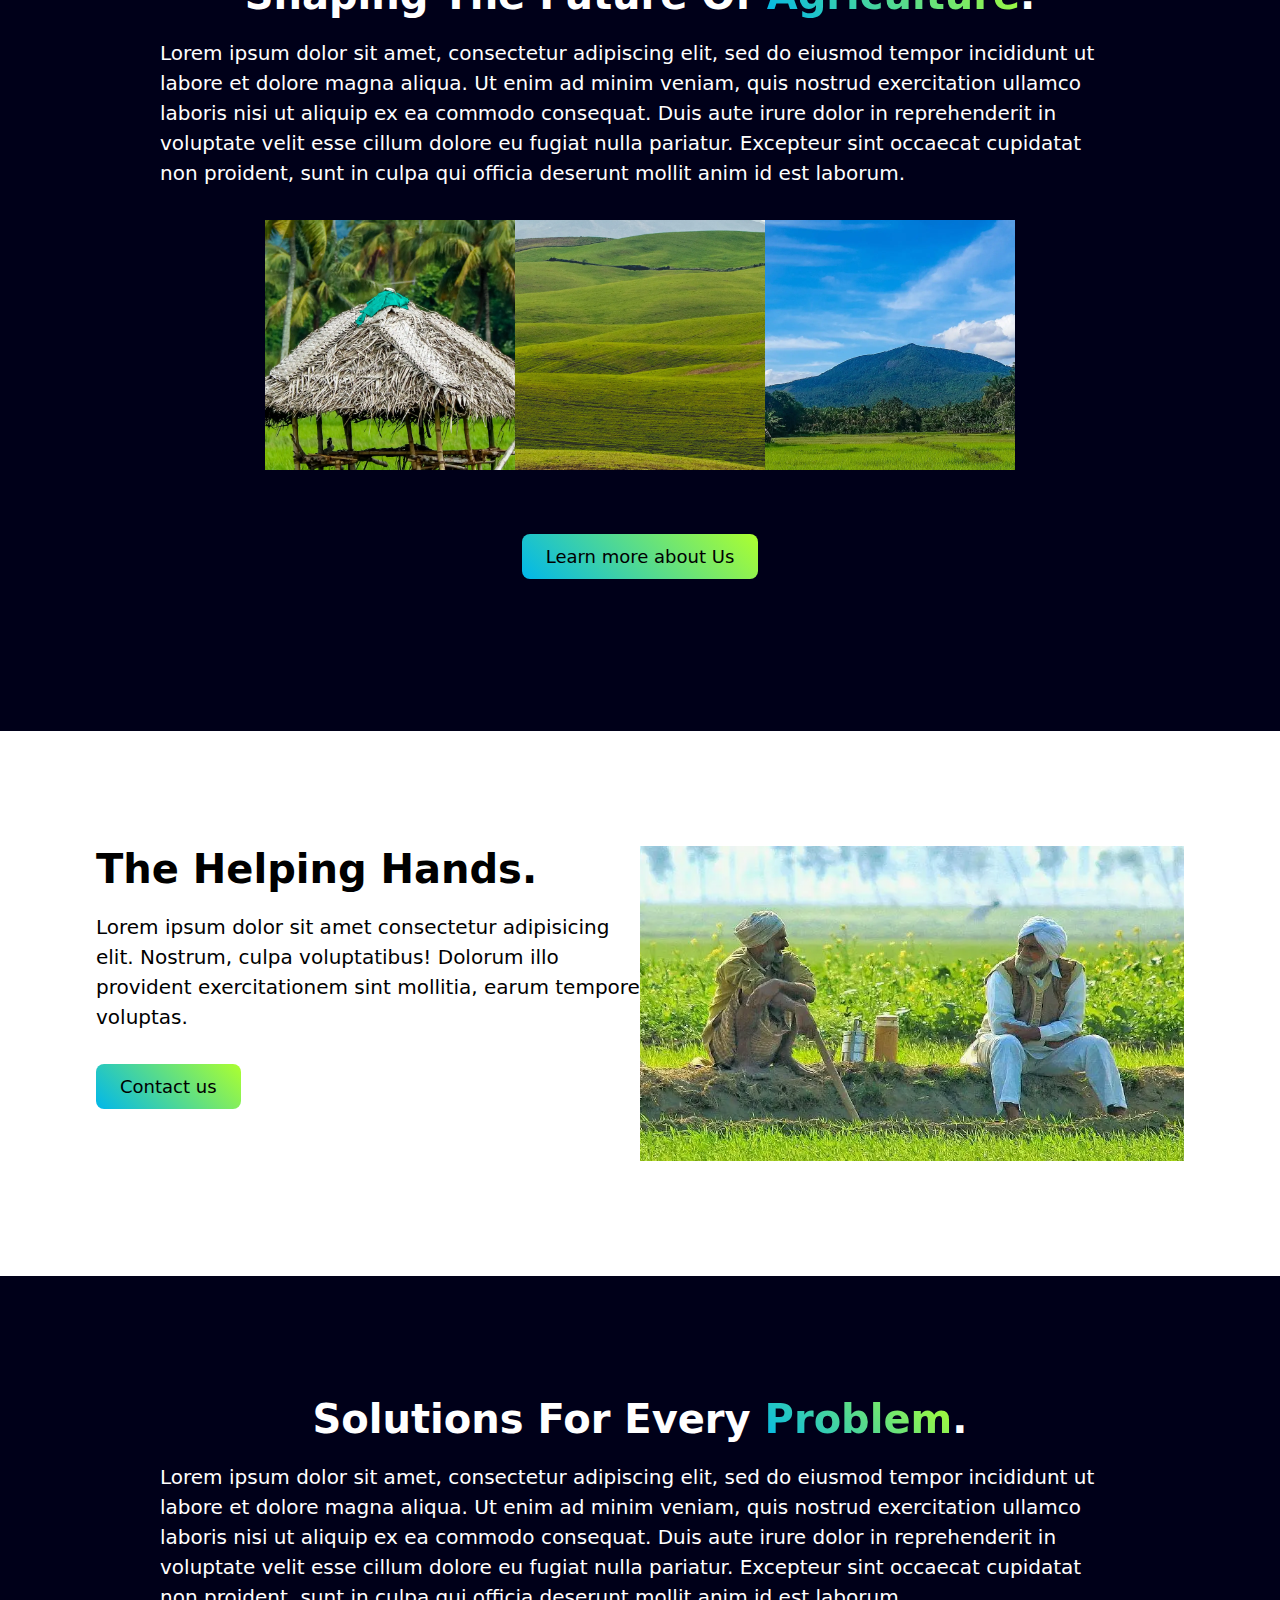
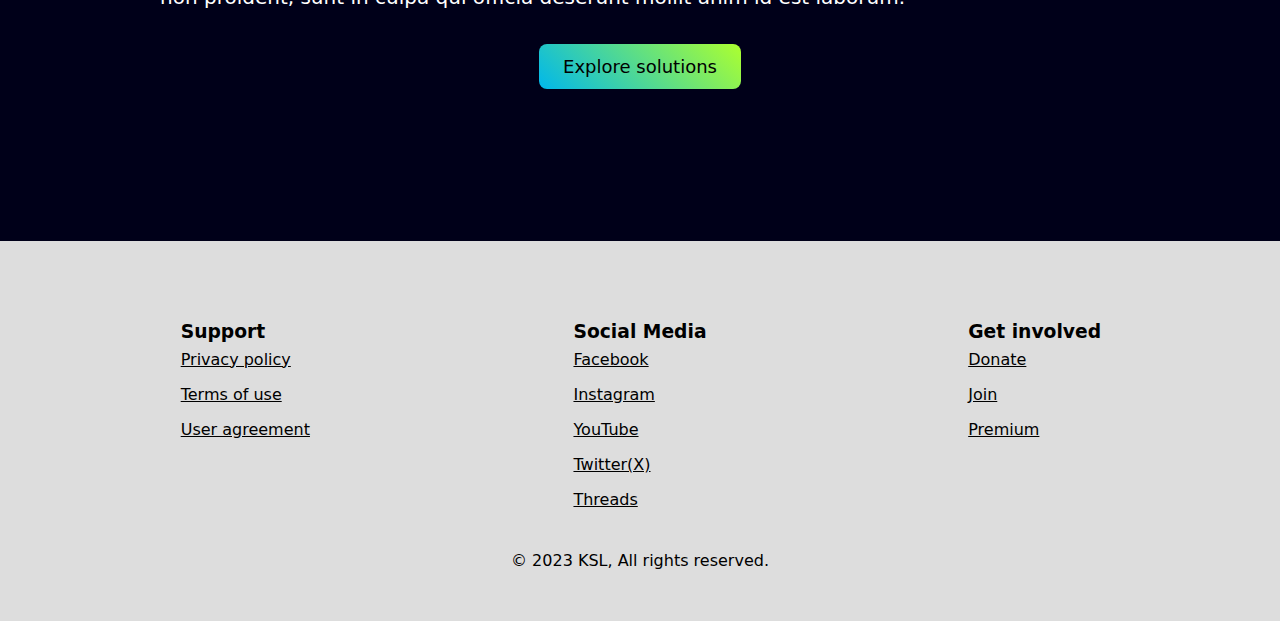
==== commit fa58f756: "slight changes" ====
--- a/index.html
+++ b/index.html
@@ -18,7 +18,10 @@
             ad minim veniam, quis nostrud exercitation ullamco laboris nisi ut
             aliquip ex ea commodo consequat.
           </p>
-          <div class="btn-wrapper" style="justify-content: start">
+          <div
+            class="btn-wrapper"
+            style="justify-content: start; padding-left: 0"
+          >
             <a href="contact.html" class="btn">Contact us</a>
           </div>
         </article>
--- a/style.css
+++ b/style.css
@@ -22,7 +22,7 @@
 }
 
 .hero-grid article {
-  padding: 7.5rem 5rem;
+  padding: 25% 5rem;
   background: rgb(0, 0, 25);
   color: white;
 }
@@ -111,6 +111,7 @@
 }
 
 .sect-title {
+  text-transform: capitalize;
   text-align: center;
   font-size: 2.5rem;
   margin-bottom: 1.25rem;
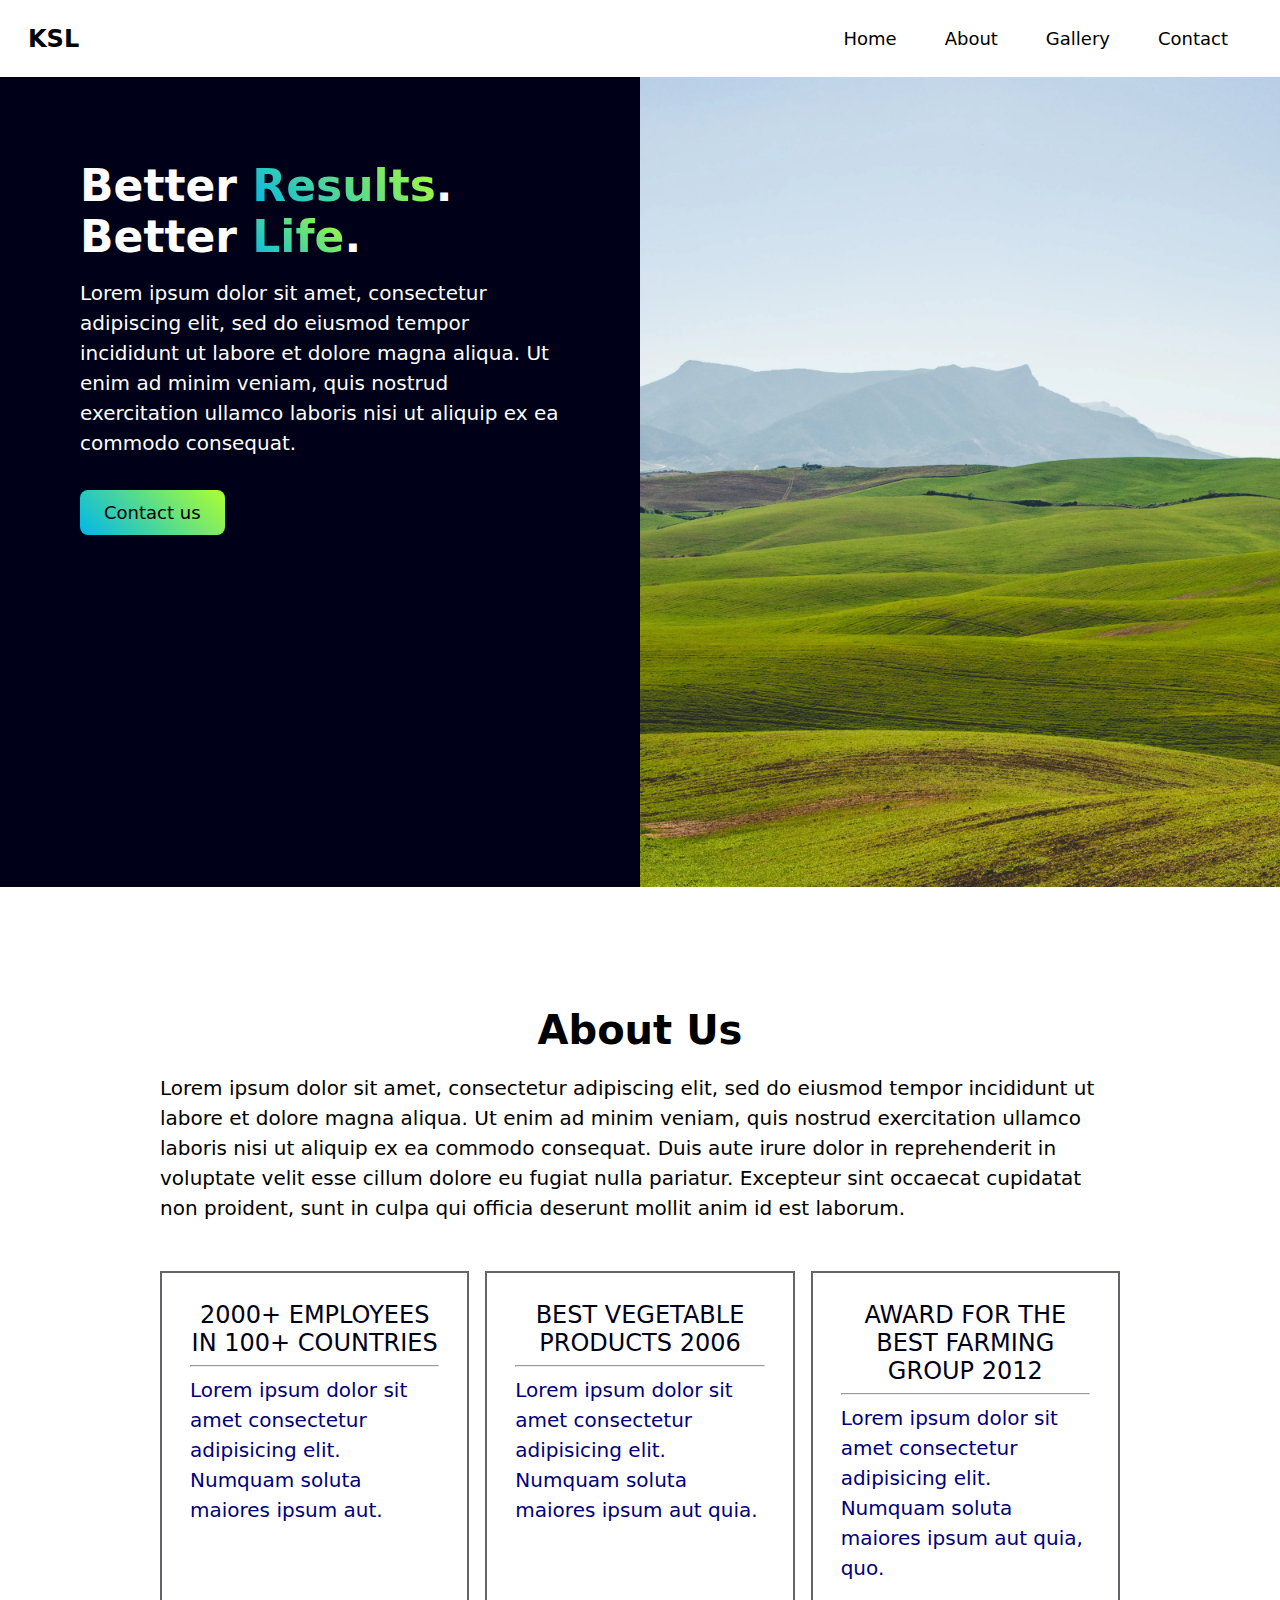
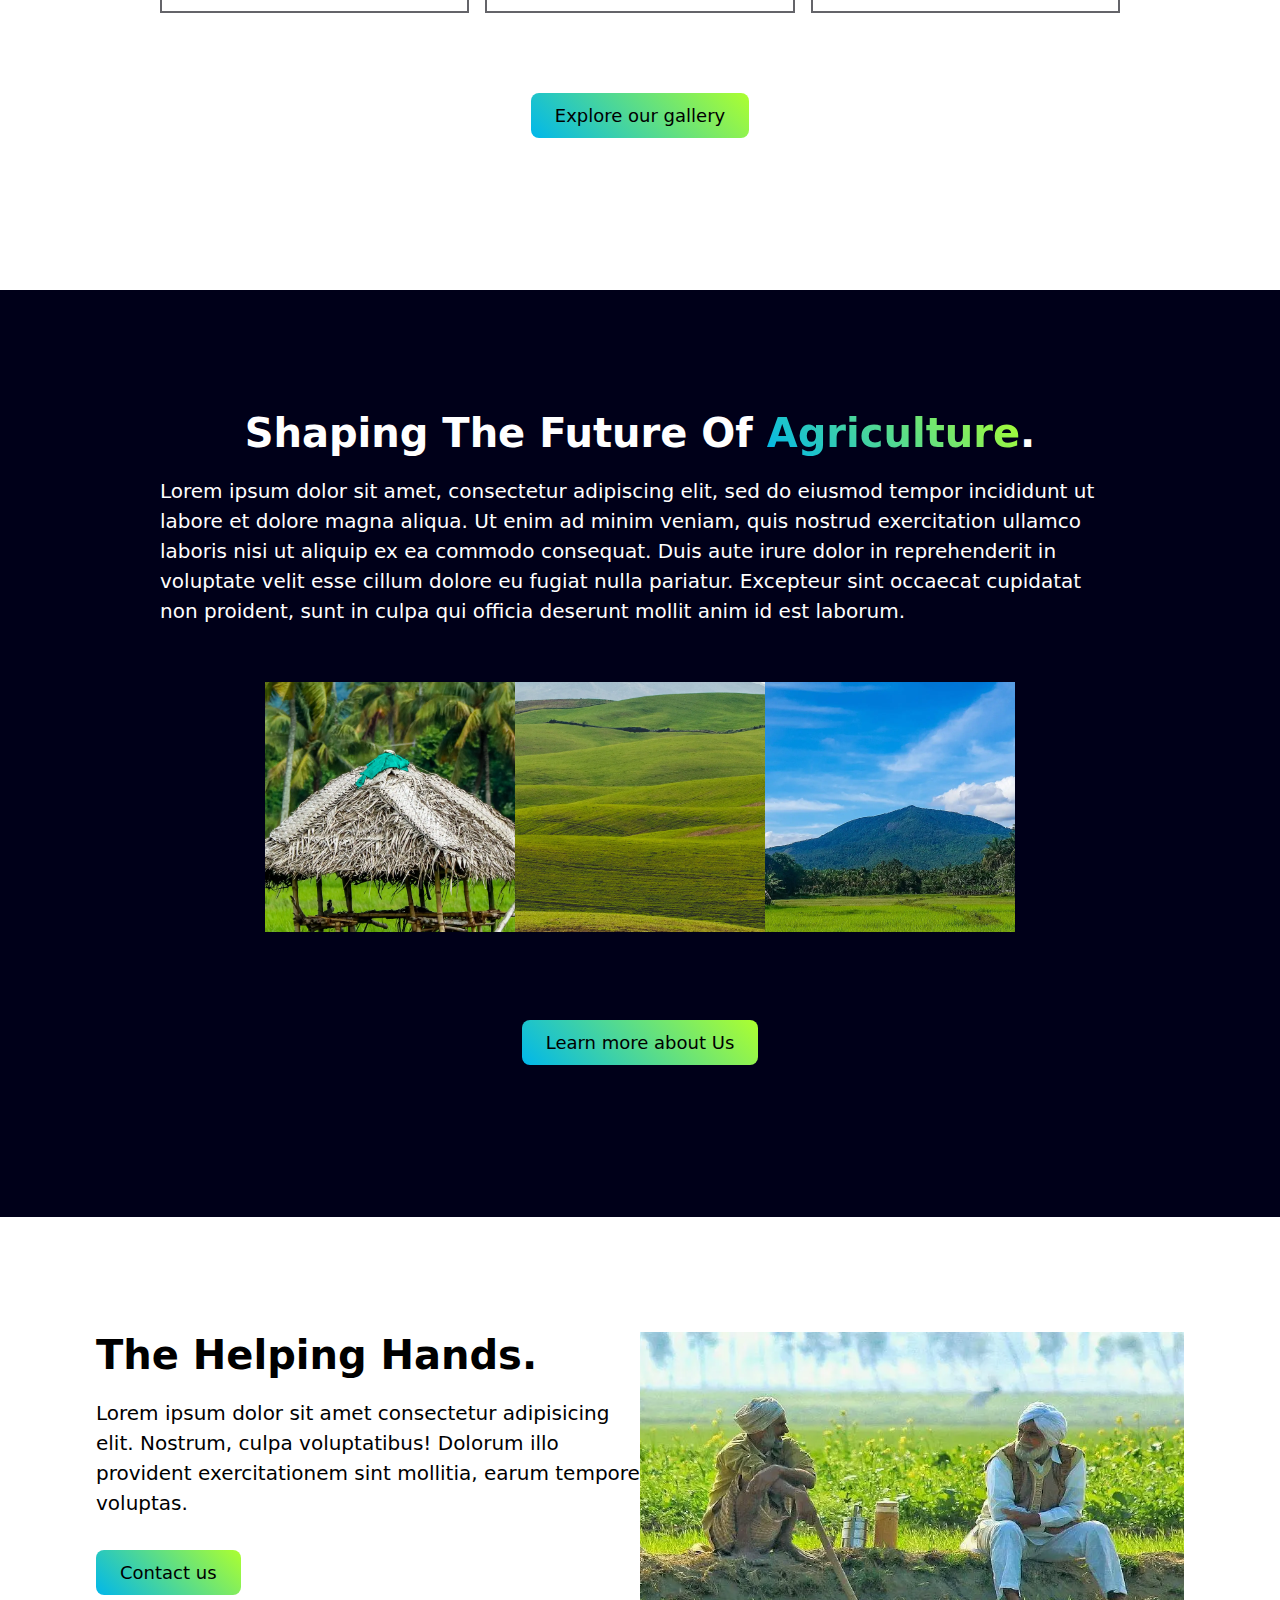
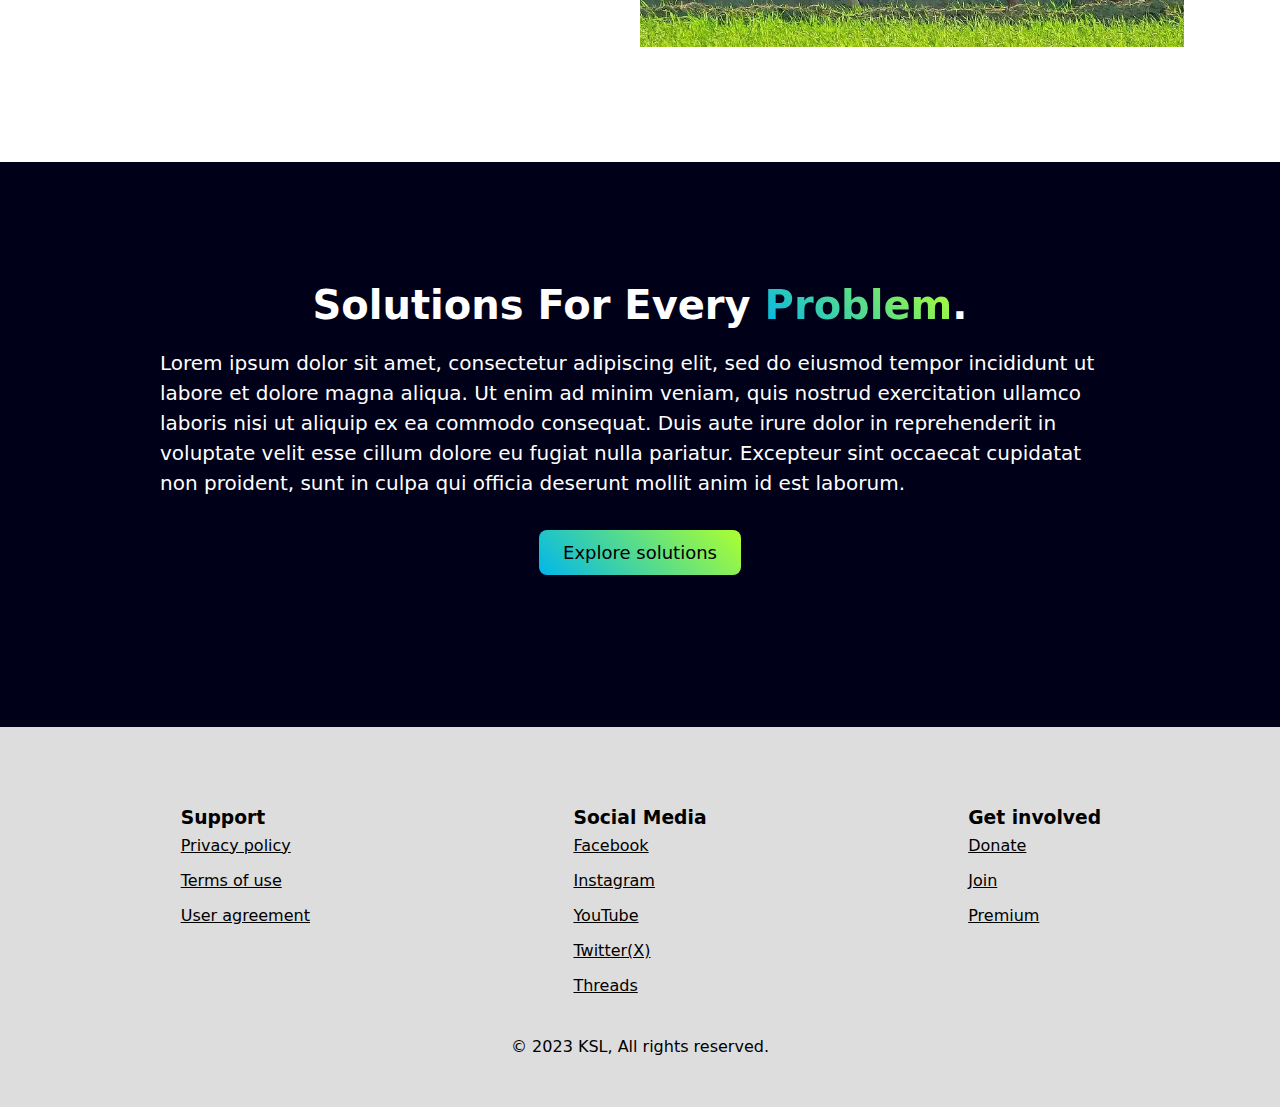
==== commit 765f2501: "changed lots of stuff" ====
--- a/index.html
+++ b/index.html
@@ -29,6 +29,7 @@
           <nav class="nav">
             <a href="index.html" class="nav-brand">KSL</a>
             <ul class="nav-links">
+              <li><a class="nav-link" href="index.html">Home</a></li>
               <li><a class="nav-link" href="about.html">About</a></li>
               <li><a class="nav-link" href="gallery.html">Gallery</a></li>
               <li><a class="nav-link" href="contact.html">Contact</a></li>
@@ -49,6 +50,34 @@
         occaecat cupidatat non proident, sunt in culpa qui officia deserunt
         mollit anim id est laborum.
       </p>
+      <div class="about-grid-wrapper">
+        <article class="about-grid-item">
+          <h1 class="about-item-title">2000+ employees in 100+ countries</h1>
+          <hr />
+          <p class="about-item-body">
+            Lorem ipsum dolor sit amet consectetur adipisicing elit. Numquam
+            soluta maiores ipsum aut.
+          </p>
+        </article>
+        <article class="about-grid-item">
+          <h1 class="about-item-title">best vegetable products 2006</h1>
+          <hr />
+          <p class="about-item-body">
+            Lorem ipsum dolor sit amet consectetur adipisicing elit. Numquam
+            soluta maiores ipsum aut quia.
+          </p>
+        </article>
+        <article class="about-grid-item">
+          <h1 class="about-item-title">
+            Award for the best farming group 2012
+          </h1>
+          <hr />
+          <p class="about-item-body">
+            Lorem ipsum dolor sit amet consectetur adipisicing elit. Numquam
+            soluta maiores ipsum aut quia, quo.
+          </p>
+        </article>
+      </div>
       <div class="btn-wrapper">
         <a class="btn" href="about.html">Explore our gallery</a>
       </div>
--- a/style.css
+++ b/style.css
@@ -151,7 +151,7 @@
   display: flex;
   justify-content: center;
   align-items: center;
-  padding: 2rem 0;
+  padding: 3.5rem 0;
 }
 
 .img-item {
@@ -294,11 +294,14 @@
   grid-template-columns: 2fr 2fr 3fr;
   grid-template-rows: 300px 350px 300px;
   gap: 1rem;
-  padding: 2rem 0;
+  padding: 3.5rem 0;
 }
 
 .glr-item {
   overflow: hidden;
+  display: flex;
+  justify-content: center;
+  align-items: center;
   border-radius: 0.5rem;
 }
 .glr-item img {
@@ -332,3 +335,31 @@
   border-radius: 0.5rem;
   max-width: 35rem;
 }
+
+/* newly added flex about section */
+.about-grid-wrapper {
+  display: grid;
+  grid-template-columns: repeat(3, 1fr);
+  justify-items: center;
+  padding: 3rem 0;
+  gap: 1rem;
+}
+
+.about-grid-item {
+  border: 2px solid rgb(100, 100, 105);
+  color: rgb(0, 0, 125);
+  padding: 1.75rem;
+}
+
+.about-item-title {
+  font-size: 1.5rem;
+  font-weight: 300;
+  color: rgb(0, 0, 25);
+  text-align: center;
+  margin-bottom: 0.5rem;
+  text-transform: uppercase;
+}
+
+hr {
+  margin: 0.5rem 0;
+}
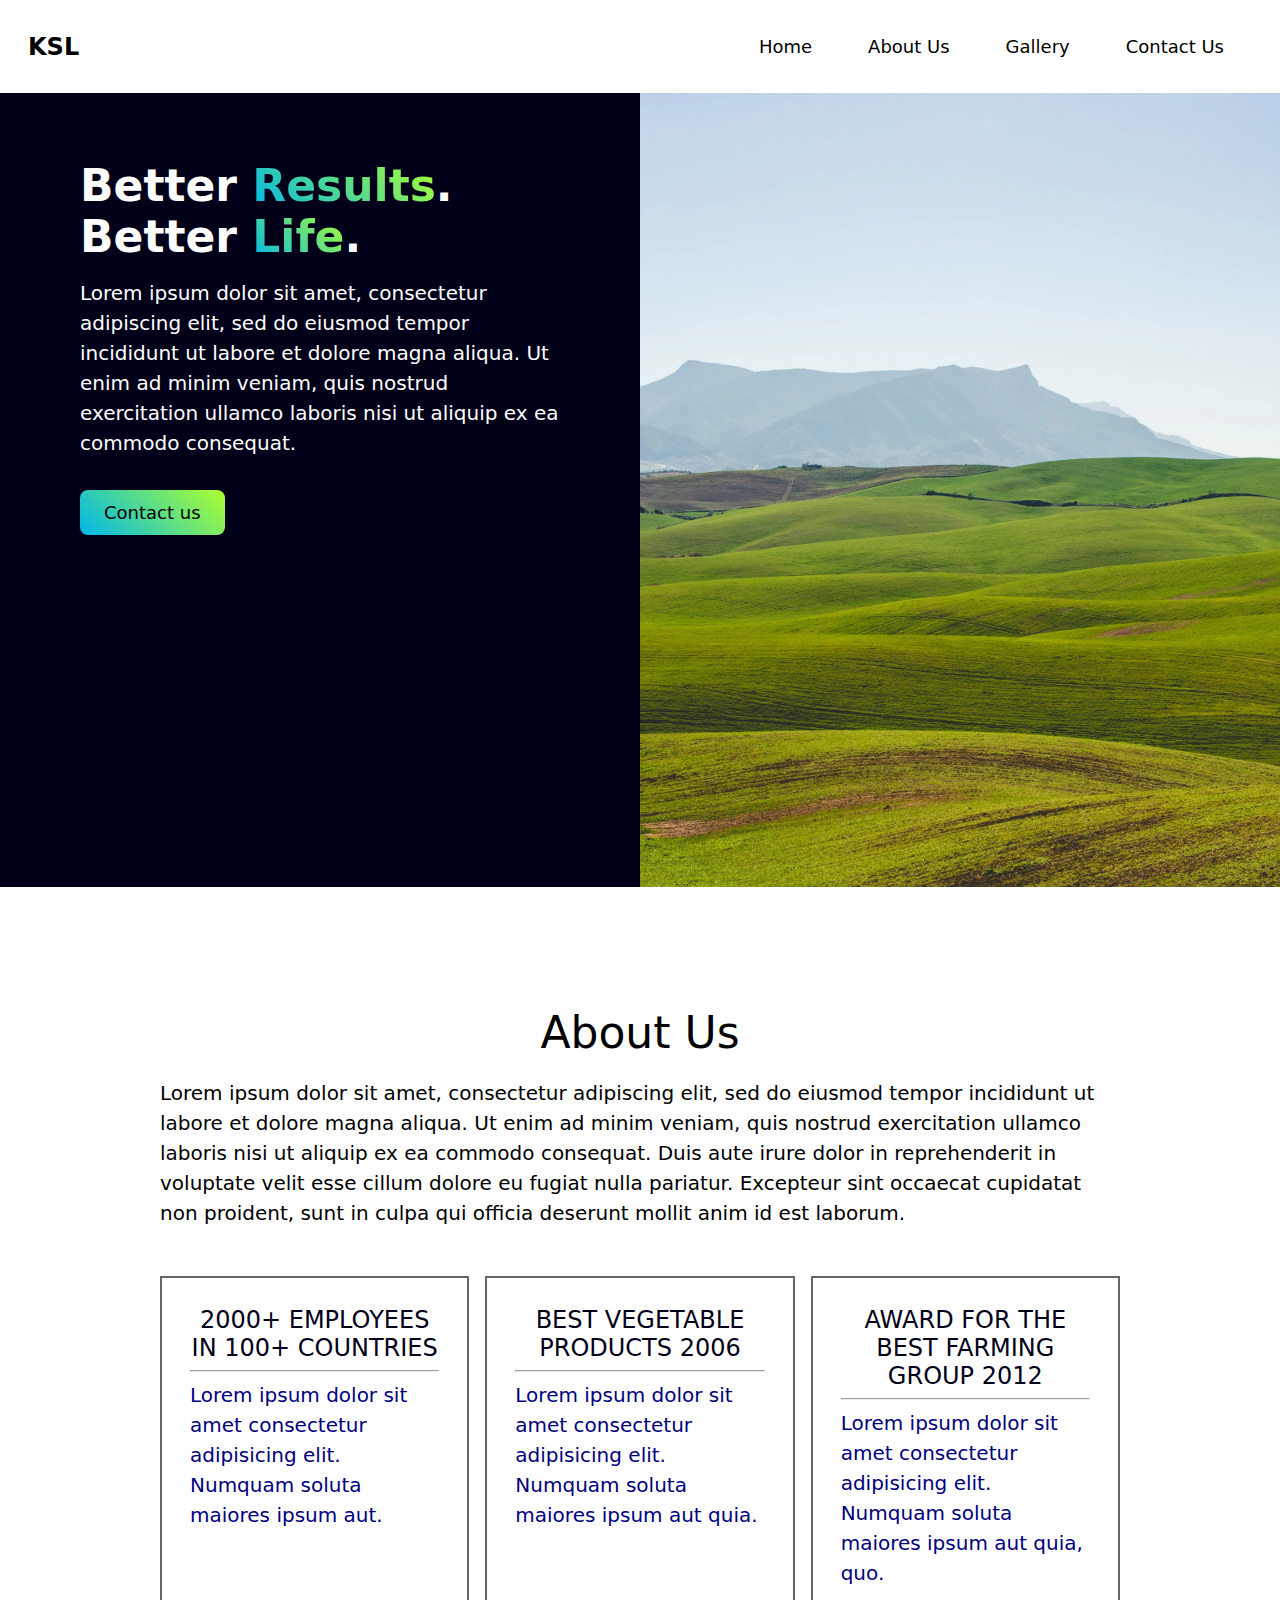
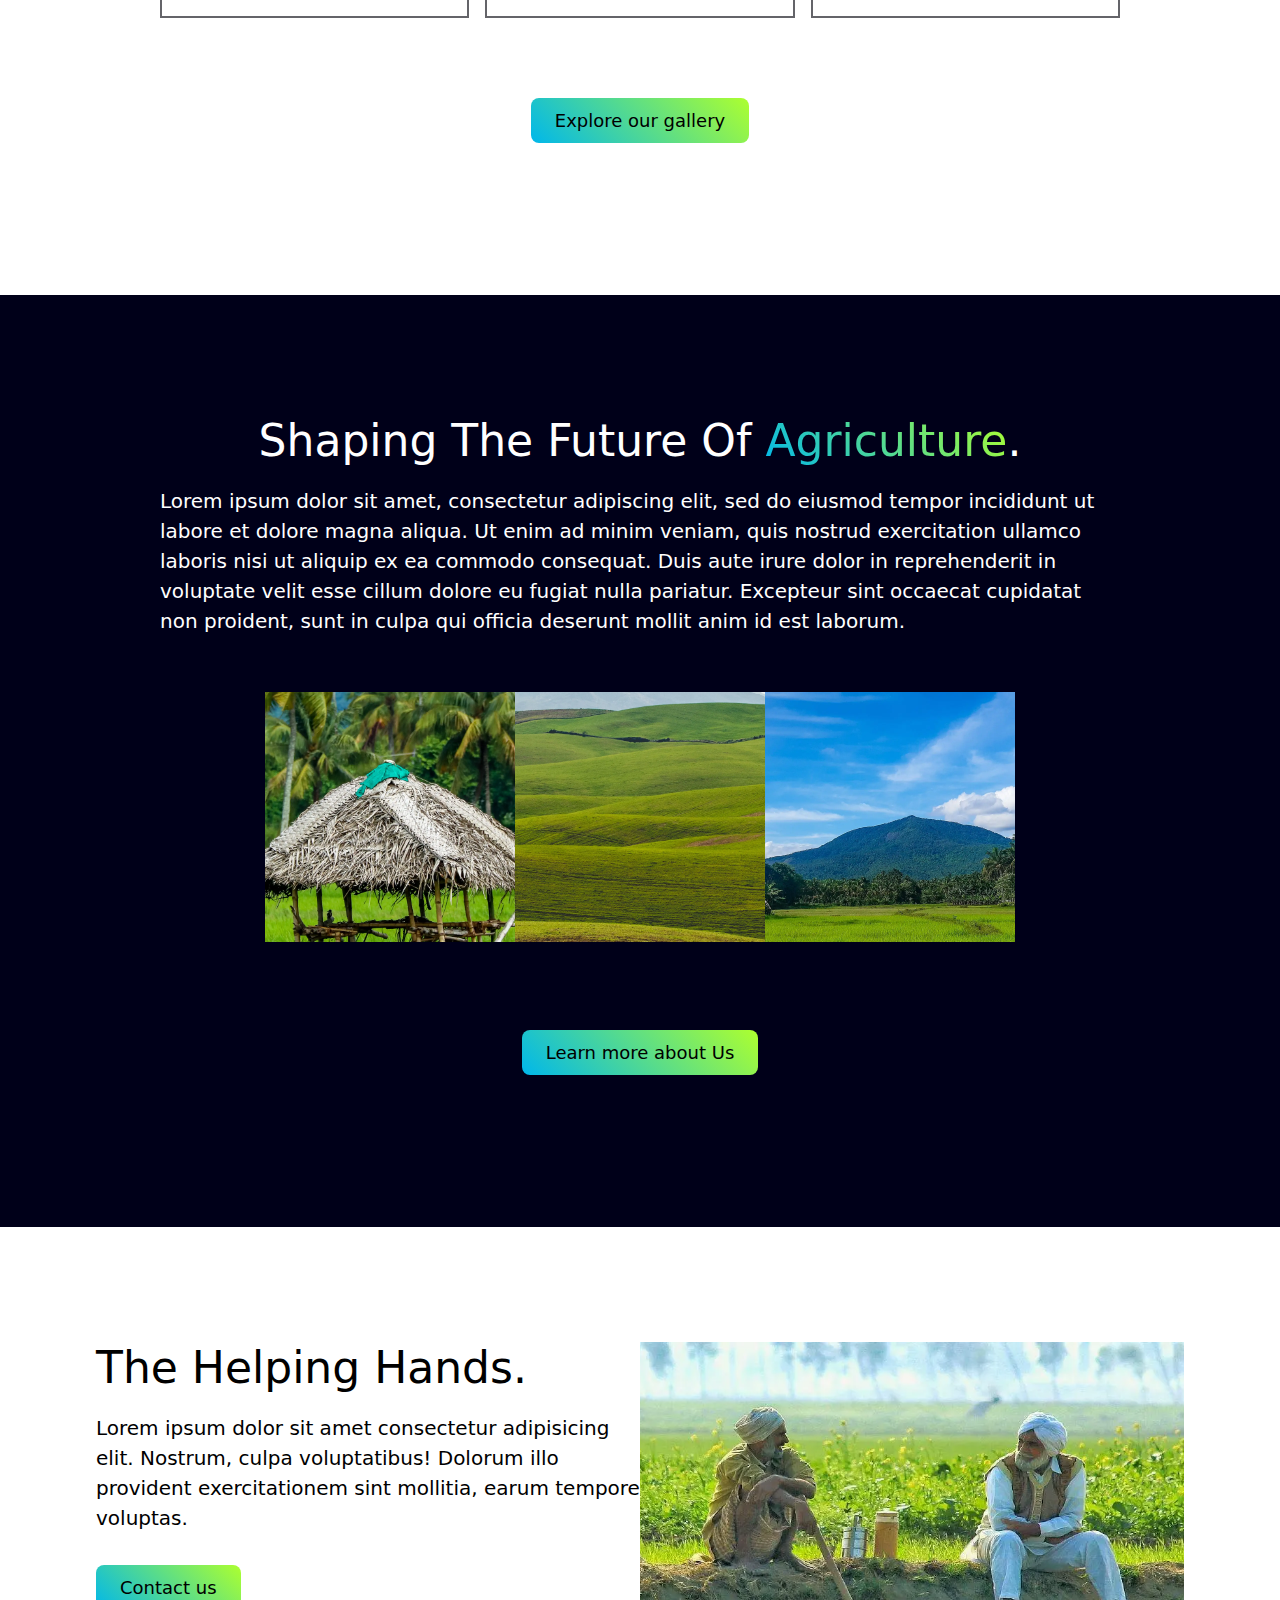
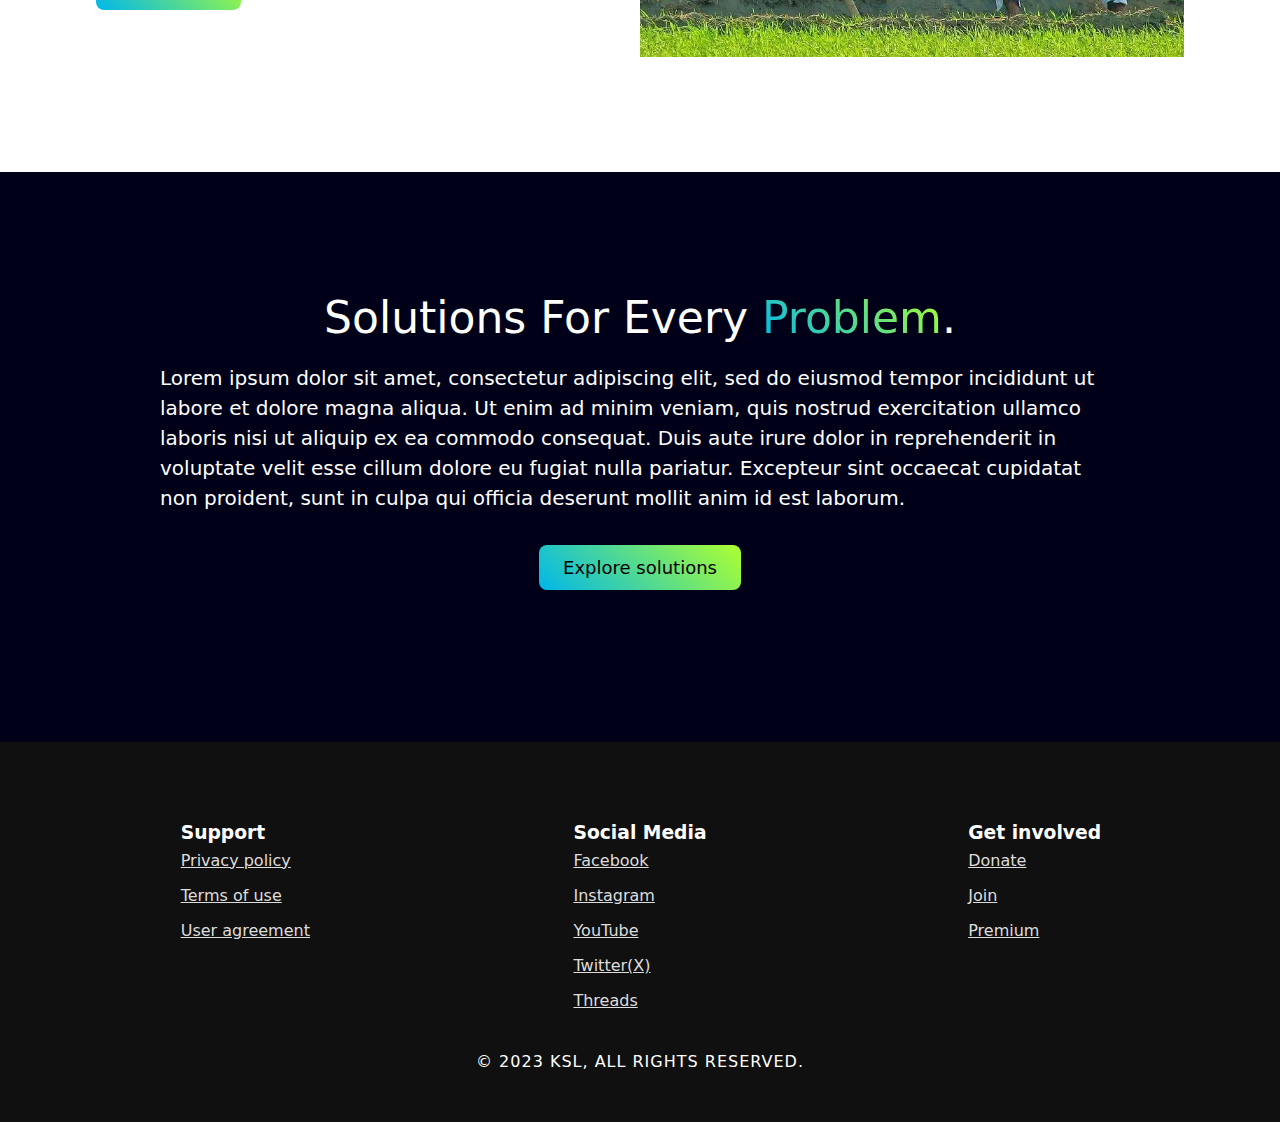
==== commit d97761cf: "slight changes" ====
--- a/index.html
+++ b/index.html
@@ -30,9 +30,9 @@
             <a href="index.html" class="nav-brand">KSL</a>
             <ul class="nav-links">
               <li><a class="nav-link" href="index.html">Home</a></li>
-              <li><a class="nav-link" href="about.html">About</a></li>
+              <li><a class="nav-link" href="about.html">About us</a></li>
               <li><a class="nav-link" href="gallery.html">Gallery</a></li>
-              <li><a class="nav-link" href="contact.html">Contact</a></li>
+              <li><a class="nav-link" href="contact.html">Contact us</a></li>
             </ul>
           </nav>
           <img src="img/1.webp" />
--- a/style.css
+++ b/style.css
@@ -46,7 +46,7 @@
 
 .nav {
   display: flex;
-  padding: 1rem 1.75rem;
+  padding: 1.5rem 1.75rem;
   justify-content: space-between;
   align-items: center;
   background: white;
@@ -73,8 +73,9 @@
 .nav-link {
   text-decoration: none;
   color: black;
-  padding: 0.75rem 1.5rem;
+  padding: 0.75rem 1.75rem;
   border-radius: 3rem;
+  text-transform: capitalize;
   font-weight: 500;
   font-size: 1.125rem;
   display: block;
@@ -113,7 +114,8 @@
 .sect-title {
   text-transform: capitalize;
   text-align: center;
-  font-size: 2.5rem;
+  font-weight: normal;
+  font-size: 2.75rem;
   margin-bottom: 1.25rem;
 }
 
@@ -173,13 +175,16 @@
 }
 
 footer {
-  background: #ddd;
+  background: #101010;
   padding: 3rem;
 }
 
+footer * {
+  color: white;
+}
+
 .footer-grid {
   display: grid;
-  color: black;
   grid-template-columns: 1fr 1fr 1fr;
   justify-items: center;
   padding: 2rem 0;
@@ -191,7 +196,7 @@
 
 .foot-link {
   text-decoration: underline;
-  color: black;
+  color: #ddd;
   display: inline-block;
   margin: 0.5rem 0;
 }
@@ -202,7 +207,9 @@
 }
 
 .foot-main {
-  color: black;
+  color: white;
+  text-transform: uppercase;
+  letter-spacing: 1px;
   font-size: 1rem;
   text-align: center;
 }
